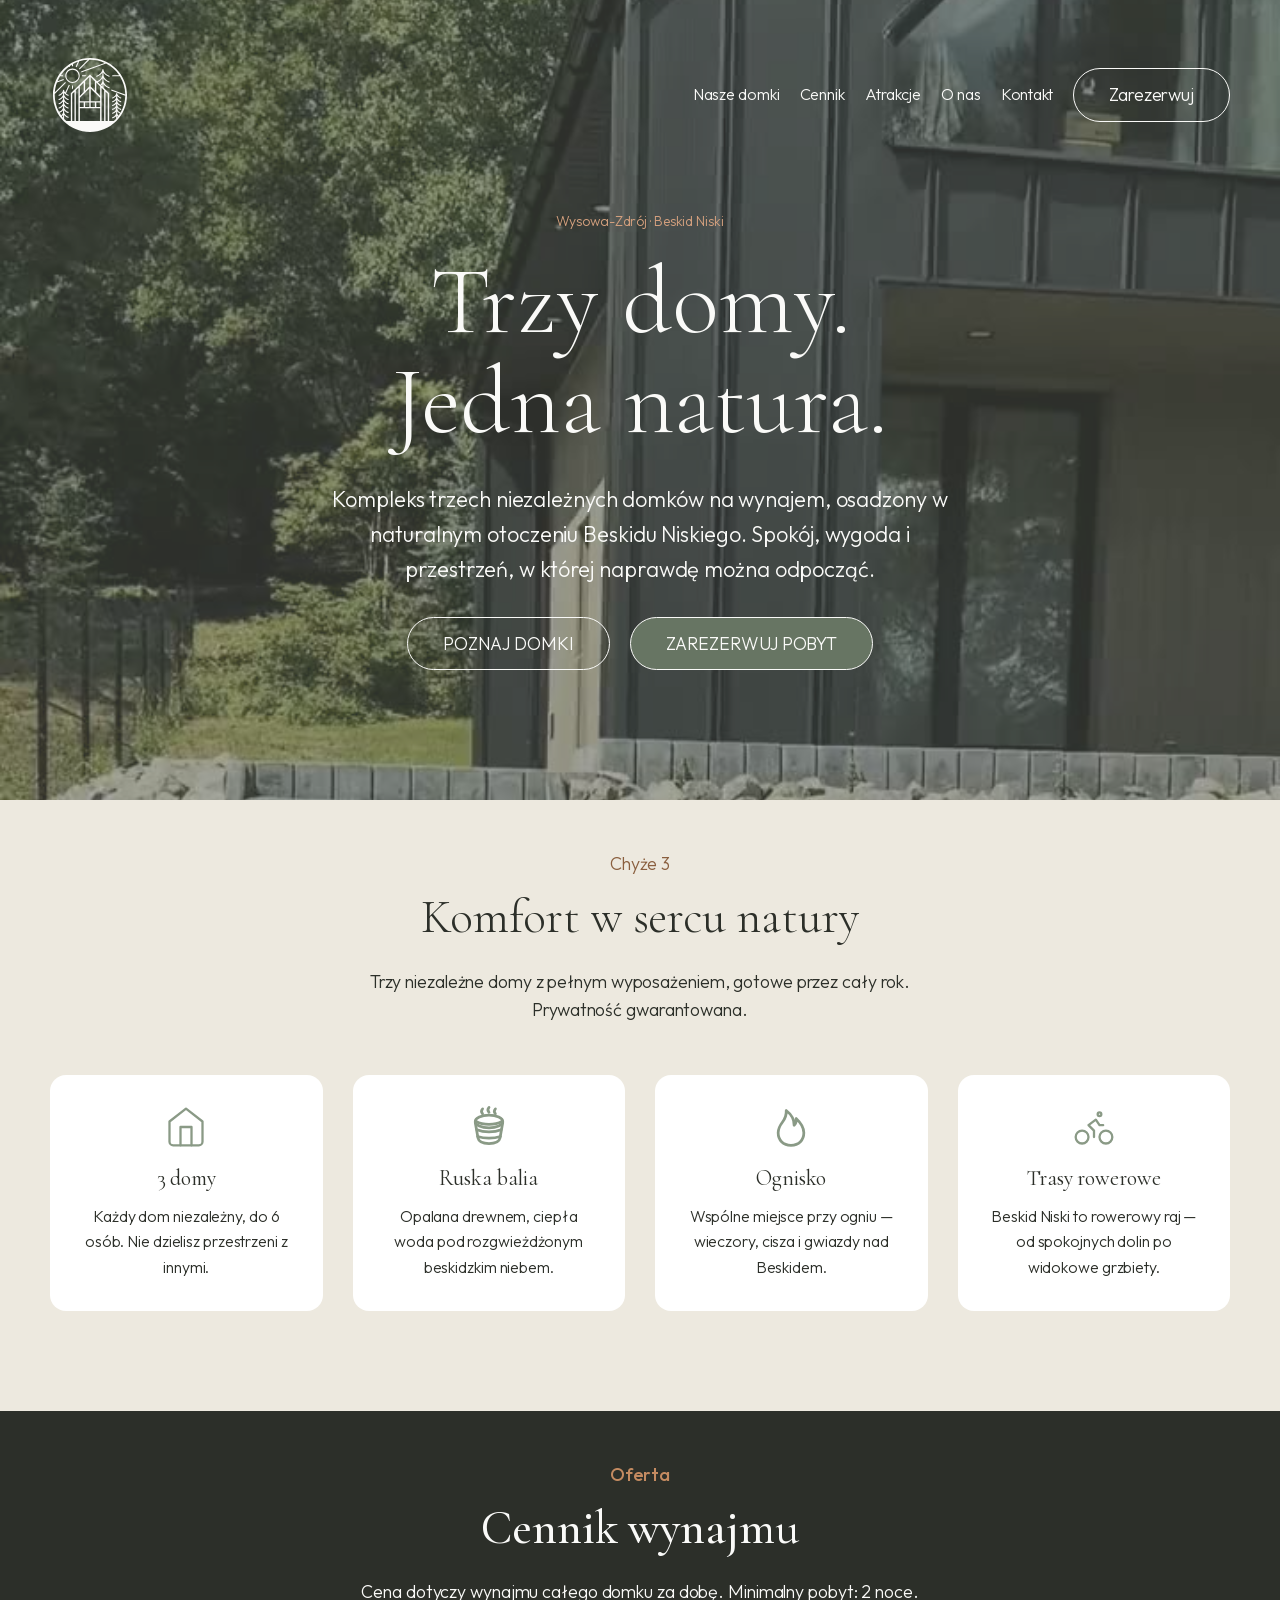
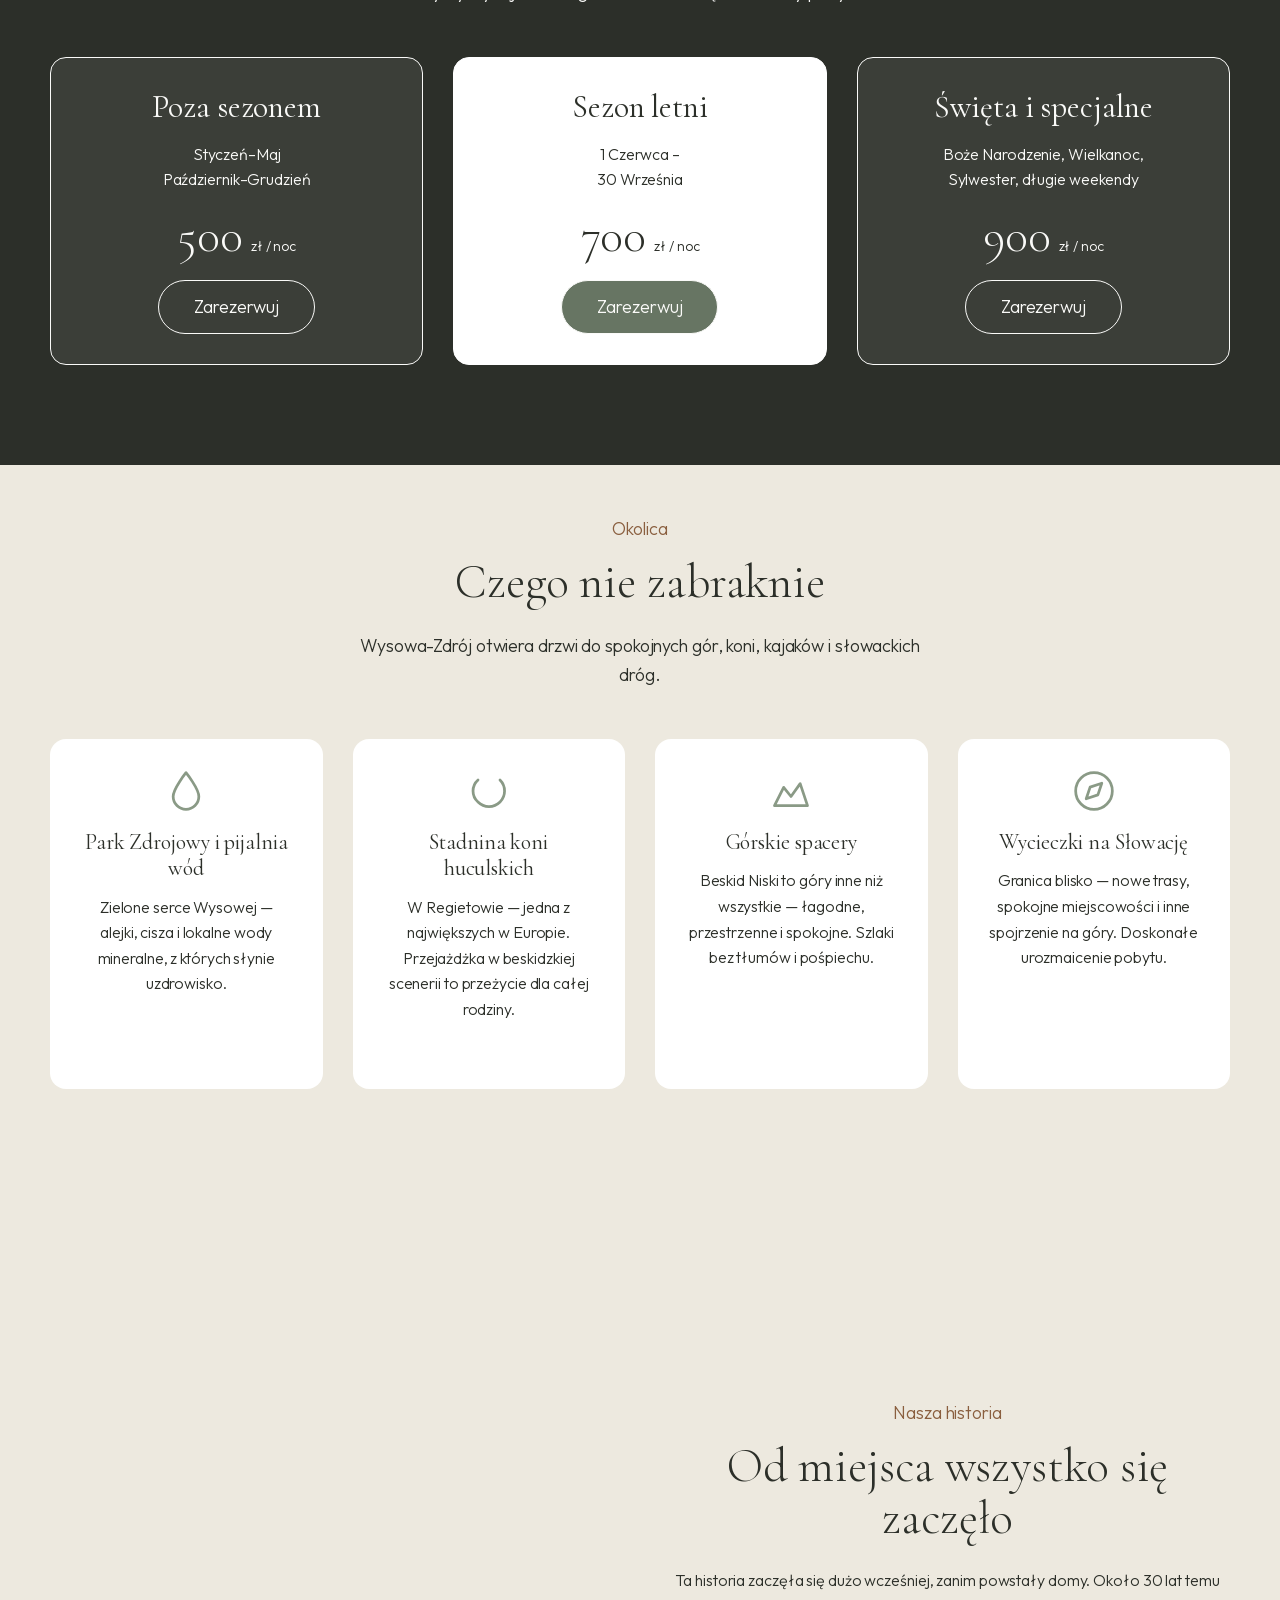
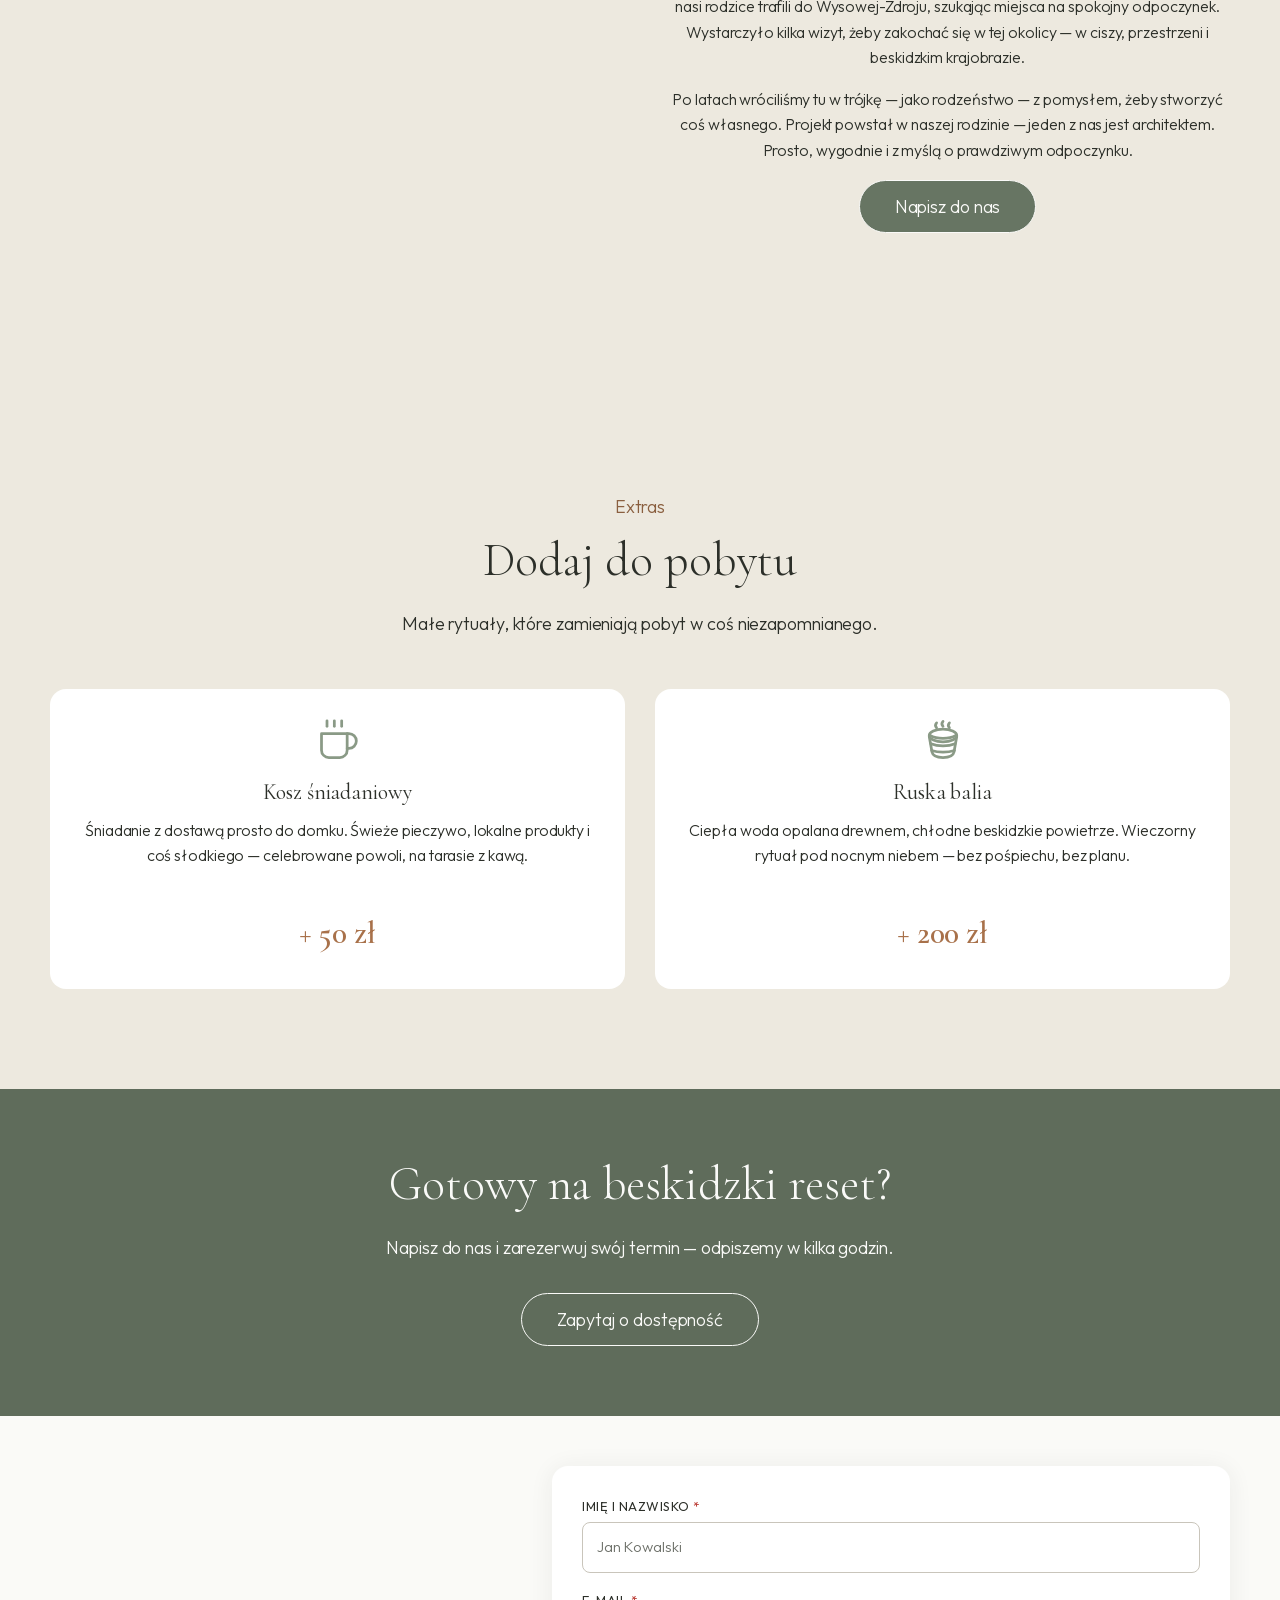
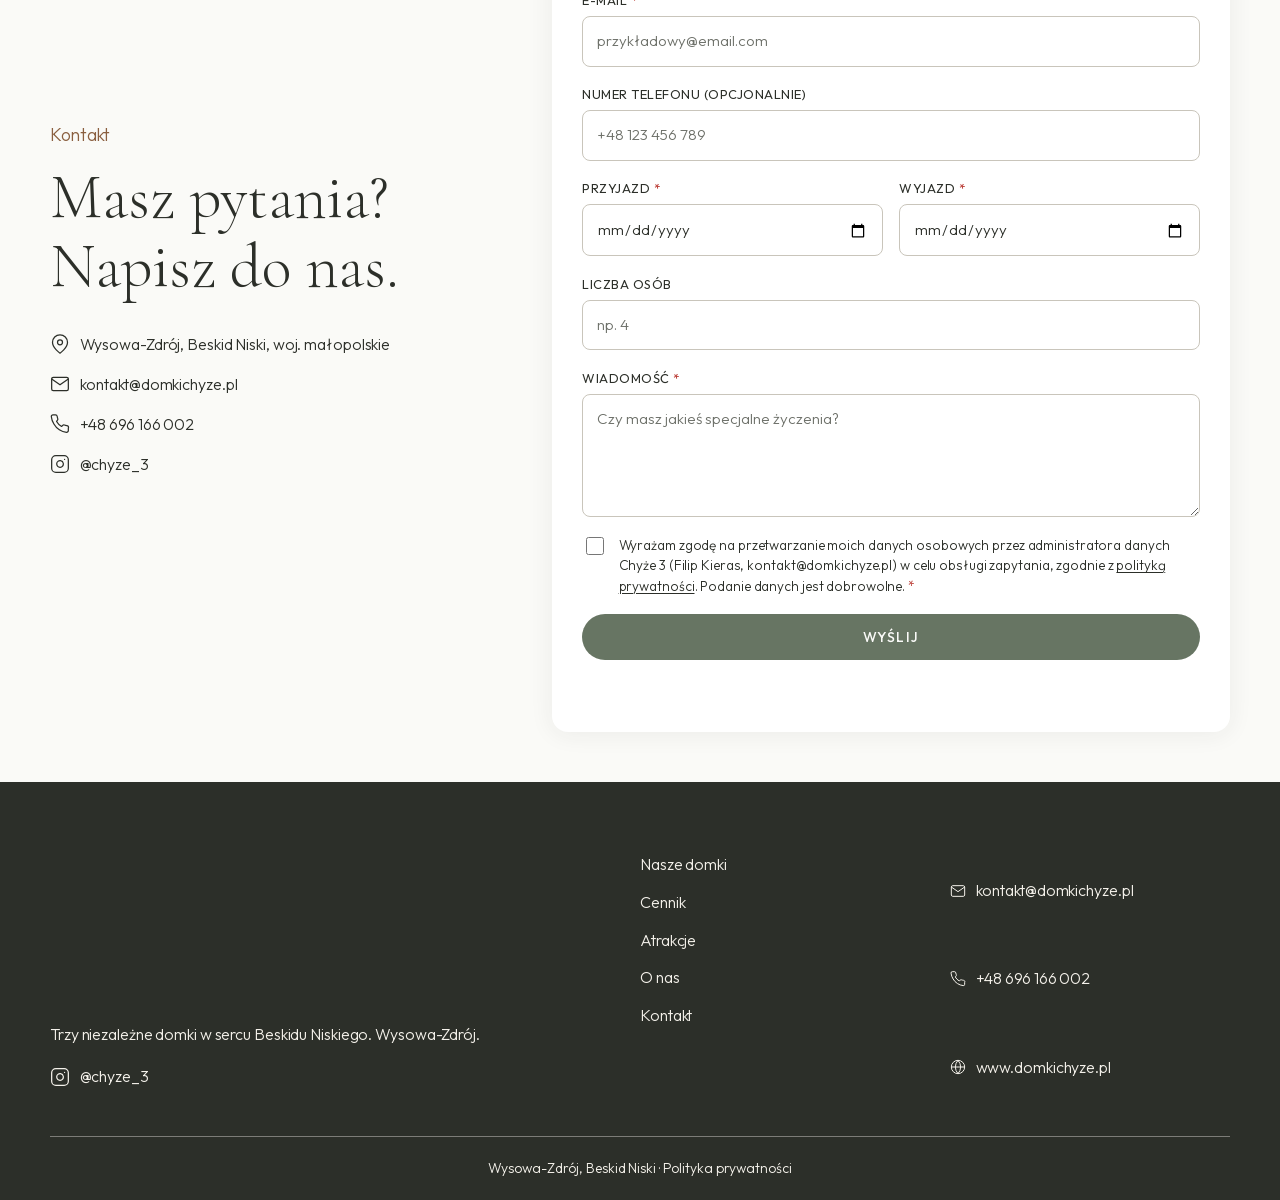
==== src/atrakcje/index.html @ 8ffb9e73 "Redirect old WordPress URLs to homepage sections /cennik/, /atrakcje/, /nasze-domki/, /o-nas/, /kont" ====
<!DOCTYPE html>
<html lang="pl">
<head>
  <meta charset="utf-8">
  <meta name="viewport" content="width=device-width, initial-scale=1">
  <!-- Stary adres z WordPressa (/atrakcje/). GitHub Pages nie robi 301, a natychmiastowe odświeżenie Google traktuje jak przekierowanie stałe. -->
  <meta http-equiv="refresh" content="0; url=../#atrakcje">
  <title>Atrakcje | Domki Chyże 3</title>
  <meta name="description" content="Ta strona została przeniesiona. Atrakcje: Domki Chyże 3 w Wysowej-Zdroju.">
  <meta name="robots" content="noindex">
  <meta name="color-scheme" content="light">
  <link rel="icon" href="../favicon.svg" type="image/svg+xml">
  <link rel="stylesheet" href="../css/styles.css">
</head>
<body>
  <main id="main" class="page page-center">
    <h1>Atrakcje</h1>
    <p>Ta strona została przeniesiona. <a href="../#atrakcje">Przejdź do sekcji „Atrakcje”</a>.</p>
  </main>
</body>
</html>
---- src/css/styles.css ----
/* Domki Chyże 3 — odwzorowanie motywu z domkichyze.pl (WordPress „chyze3”, Twenty Twenty-Five child). */

@font-face { font-family:"Cormorant Garamond"; font-style:normal; font-weight:300 600; font-display:swap; src:url(../fonts/cormorant-latin-ext.woff2) format("woff2"); unicode-range:U+0100-02BA, U+02BD-02C5, U+02C7-02CC, U+02CE-02D7, U+02DD-02FF, U+0304, U+0308, U+0329, U+1D00-1DBF, U+1E00-1E9F, U+1EF2-1EFF, U+2020, U+20A0-20AB, U+20AD-20C4, U+2113, U+2C60-2C7F, U+A720-A7FF; }
@font-face { font-family:"Cormorant Garamond"; font-style:normal; font-weight:300 600; font-display:swap; src:url(../fonts/cormorant-latin.woff2) format("woff2"); unicode-range:U+0000-00FF, U+0131, U+0152-0153, U+02BB-02BC, U+02C6, U+02DA, U+02DC, U+0304, U+0308, U+0329, U+2000-206F, U+20AC, U+2122, U+2191, U+2193, U+2212, U+2215, U+FEFF, U+FFFD; }
@font-face { font-family:"Outfit"; font-style:normal; font-weight:300 600; font-display:swap; src:url(../fonts/outfit-latin-ext.woff2) format("woff2"); unicode-range:U+0100-02BA, U+02BD-02C5, U+02C7-02CC, U+02CE-02D7, U+02DD-02FF, U+0304, U+0308, U+0329, U+1D00-1DBF, U+1E00-1E9F, U+1EF2-1EFF, U+2020, U+20A0-20AB, U+20AD-20C4, U+2113, U+2C60-2C7F, U+A720-A7FF; }
@font-face { font-family:"Outfit"; font-style:normal; font-weight:300 600; font-display:swap; src:url(../fonts/outfit-latin.woff2) format("woff2"); unicode-range:U+0000-00FF, U+0131, U+0152-0153, U+02BB-02BC, U+02C6, U+02DA, U+02DC, U+0304, U+0308, U+0329, U+2000-206F, U+20AC, U+2122, U+2191, U+2193, U+2212, U+2215, U+FEFF, U+FFFD; }

:root {
  /* Paleta z theme.json oryginału */
  --white: #FAFAF8;
  --beige-100: #FAFAF7;
  --beige: #F4F1EA;
  --beige-200: #EDE9DF;
  --dark: #2C2F29;
  --dark-500: #5A5E56;
  --sage: #8A9A86;
  --sage-dark: #6B7A67;
  --terracotta: #C48B61;
  --terracotta-light: #D4A07E;
  /* Odcienie przyciemnione tylko tam, gdzie tekst musi mieć kontrast WCAG AA */
  --sage-btn: #677563;        /* biały tekst 4.9:1 (oryginał #8A9A86: 2.9:1) */
  --sage-band: #5F6C5B;       /* tło pasa CTA, biały tekst 5.6:1 */
  --terracotta-text: #8A5F3F; /* nadtytuły na jasnym tle, 4.6:1 na beige-200 */
  --terracotta-large: #A8714A;/* duże ceny dodatków, 3.6:1 na białym */

  --font-body: "Outfit", "Lato", system-ui, -apple-system, sans-serif;
  --font-heading: "Cormorant Garamond", "Playfair Display", Georgia, serif;

  --fs-small: .875rem;
  --fs-medium: clamp(1rem, 1rem + ((1vw - .2rem) * .196), 1.125rem);
  --fs-large: clamp(1.125rem, 1.125rem + ((1vw - .2rem) * .392), 1.375rem);
  --fs-xl: clamp(1.75rem, 1.75rem + ((1vw - .2rem) * .392), 2rem);
  --fs-xxl: clamp(2.15rem, 2.15rem + ((1vw - .2rem) * 1.333), 3rem);

  --sp-20: 10px;
  --sp-30: 20px;
  --sp-40: 30px;
  --sp-50: clamp(30px, 5vw, 50px);
  --sp-60: clamp(30px, 7vw, 70px);

  --radius: 16px;
  --content: 645px;
  --wide: 1340px;
  --nav-h: 120px;
  color-scheme: light;
}

* , *::before, *::after { box-sizing: border-box; }
html { scroll-behavior: smooth; scroll-padding-top: 100px; -webkit-text-size-adjust: 100%; }
@media (prefers-reduced-motion: reduce) {
  html { scroll-behavior: auto; }
  *, *::before, *::after { transition: none !important; animation: none !important; }
}
body {
  margin: 0;
  font-family: var(--font-body);
  font-size: 16px;
  font-weight: 300;
  line-height: 1.6;
  letter-spacing: -.1px;
  color: var(--dark);
  background: var(--white);
  -webkit-font-smoothing: antialiased;
}
img, svg, video { max-width: 100%; height: auto; }
a { color: inherit; text-decoration: underline; text-underline-offset: .15em; text-decoration-thickness: 1px; }
h1, h2, h3 { font-family: var(--font-heading); font-weight: 300; line-height: 1.1; letter-spacing: -.1px; margin: 0 0 .5em; }
h3 { font-weight: 400; font-size: var(--fs-large); line-height: 1.2; }
h2 strong, h3 strong { font-weight: 500; }
p { margin: 0 0 1em; }
ul { margin: 0; padding: 0; list-style: none; }
figure { margin: 0; }

.sr-only { position:absolute; width:1px; height:1px; padding:0; margin:-1px; overflow:hidden; clip:rect(0 0 0 0); white-space:nowrap; border:0; }
.skip-link { position:absolute; left:.5rem; top:-4rem; background:var(--dark); color:var(--white); padding:.5rem 1rem; border-radius:8px; z-index:3000; }
.skip-link:focus { top:.5rem; }
:focus-visible { outline: 2px solid var(--terracotta); outline-offset: 3px; }

/* ── Przyciski (pigułki, jak w motywie) ───────────────── */
.btn {
  display: inline-block;
  padding: 15px 35px;
  border: 1px solid currentColor;
  border-radius: 9999px;
  font: inherit;
  font-size: var(--fs-medium);
  font-weight: 300;
  line-height: 1.2;
  text-decoration: none;
  text-align: center;
  cursor: pointer;
  background: transparent;
  color: var(--dark);
  transition: background-color .25s, color .25s, border-color .25s;
}
.btn-outline:hover { background: var(--dark); color: var(--white); border-color: var(--dark); }
.btn-light { color: var(--white); border-color: var(--white); }
.btn-light:hover { background: var(--white); color: var(--dark); border-color: var(--white); }
.btn-sage { background: var(--sage-btn); color: var(--white); border-color: var(--white); }
.btn-sage:hover { background: var(--sage-dark); }
.btn-block { display: block; width: 100%; }
.btn-row { display: flex; flex-wrap: wrap; justify-content: center; gap: .75em; }

/* ── Nagłówek ─────────────────────────────────────────── */
.site-header {
  position: fixed; top: 0; left: 0; right: 0;
  z-index: 1000;
  color: var(--white);
  transition: background-color .3s, box-shadow .3s, color .3s;
}
.site-header.is-scrolled, .site-header.is-solid {
  background: rgba(250, 250, 248, .97);
  -webkit-backdrop-filter: blur(12px);
  backdrop-filter: blur(12px);
  box-shadow: 0 1px 3px rgba(44, 47, 41, .08);
  color: var(--dark);
}
.nav-inner {
  max-width: var(--wide);
  margin: 0 auto;
  padding: var(--sp-30) var(--sp-50);
  display: flex; align-items: center; gap: var(--sp-30);
}
.brand { display: inline-flex; align-items: center; gap: .75rem; color: inherit; text-decoration: none; margin-right: auto; }
.logo-mark { width: 80px; height: 80px; display: block; }
.brand-name { font-family: var(--font-heading); font-size: var(--fs-xl); font-weight: 400; }
.menu { display: flex; align-items: center; }
.menu-list { display: flex; flex-wrap: wrap; gap: .5em 1.25em; }
.menu-list a { text-decoration: none; color: inherit; font-weight: 300; }
.menu-list a:hover { text-decoration: underline; }
.menu-title, .menu-cta { display: none; }
.site-header .nav-cta { color: inherit; border-color: currentColor; position: relative; z-index: 1002; }
.site-header .nav-cta:hover { background: var(--white); color: var(--dark); border-color: var(--white); }
.site-header.is-scrolled .nav-cta:hover, .site-header.is-solid .nav-cta:hover { background: var(--dark); color: var(--white); border-color: var(--dark); }

.nav-toggle {
  display: none;
  position: relative; z-index: 1002;
  width: 44px; height: 44px; padding: 10px;
  background: none; border: 0; color: inherit; cursor: pointer;
  flex-direction: column; justify-content: center; gap: 6px;
}
.nav-toggle-bar { display: block; width: 24px; height: 1.5px; background: currentColor; transition: transform .25s; }
.nav-toggle[aria-expanded="true"] .nav-toggle-bar:first-child { transform: translateY(3.75px) rotate(45deg); }
.nav-toggle[aria-expanded="true"] .nav-toggle-bar:last-child { transform: translateY(-3.75px) rotate(-45deg); }

/* Mobile: menu jako pełnoekranowa nakładka sage-dark (tylko z JS; bez JS linki zostają widoczne) */
@media (max-width: 699px) {
  .logo-mark { width: 64px; height: 64px; }
  .nav-inner { padding-inline: var(--sp-30); gap: .5rem; }
  .btn.nav-cta { padding: 12px 24px; }
  .js .nav-toggle { display: inline-flex; }
  .js .menu {
    position: fixed; inset: 0; z-index: 1001;
    flex-direction: column; justify-content: center; gap: var(--sp-50);
    padding: var(--sp-40);
    background: var(--sage-dark); color: var(--white);
    opacity: 0; visibility: hidden; transition: opacity .25s, visibility .25s;
    overflow-y: auto;
  }
  .js .menu.is-open { opacity: 1; visibility: visible; }
  .js .menu-title { display: block; font-family: var(--font-heading); font-size: var(--fs-xl); margin: 0; text-align: center; }
  .js .menu-list { flex-direction: column; align-items: center; gap: 1rem; font-size: var(--fs-large); text-transform: uppercase; }
  .js .menu-cta { display: inline-block; color: var(--white); border-color: var(--white); }
  .js .menu.is-open ~ .nav-cta { visibility: hidden; }
  .js .site-header.menu-open { color: var(--white); background: transparent; box-shadow: none; backdrop-filter: none; }
  html:not(.js) .site-header:not(.is-solid) .nav-inner { flex-wrap: wrap; }
  .brand-name { font-size: 1.3rem; }
  .brand img { width: 44px; height: 44px; border-radius: 10px; }
  html:not(.js) .menu { order: 3; width: 100%; }
}

/* ── Hero z wideo ─────────────────────────────────────── */
.hero {
  position: relative;
  min-height: 800px;
  display: flex; align-items: center; justify-content: center;
  padding: calc(var(--nav-h) + var(--sp-40)) var(--sp-30) var(--sp-60);
  overflow: hidden;
  background: var(--dark-500) url(../img/hero-poster.jpg) 51% 6% / cover no-repeat;
  color: var(--white);
  text-align: center;
}
.hero-video { position: absolute; inset: 0; width: 100%; height: 100%; object-fit: cover; object-position: 51% 6%; }
.hero-dim { position: absolute; inset: 0; background: var(--dark-500); opacity: .5; }
.hero-content { position: relative; max-width: var(--content); }
.hero-eyebrow { color: var(--terracotta-light); font-size: var(--fs-small); margin-bottom: var(--sp-30); }
.hero h1 { font-size: clamp(3.116rem, 3.116rem + ((1vw - .2rem) * 4.838), 6.2rem); line-height: 1.04; margin-bottom: var(--sp-40); }
.hero-lead { font-size: var(--fs-large); margin-bottom: var(--sp-40); }
.hero .btn-row { gap: var(--sp-30); }

/* ── Sekcje ───────────────────────────────────────────── */
.section { padding: var(--sp-50) 0; text-align: center; }
.section > .eyebrow, .section > h2, .section > .section-lead, .section > .btn-row { max-width: var(--content); margin-inline: auto; padding-inline: var(--sp-30); }
.section > h2 { font-size: var(--fs-xxl); }
.section-lead { font-size: var(--fs-medium); }
.eyebrow { color: var(--terracotta-text); font-size: var(--fs-medium); margin-bottom: .75em; }
.eyebrow strong { font-weight: 500; }
.bg-beige { background: var(--beige-200); }
.bg-light { background: var(--beige-100); }
.bg-dark { background: var(--dark); color: var(--white); }
.bg-dark .eyebrow { color: var(--terracotta); }
.bg-sage { background: var(--sage-band); color: var(--white); }

/* Karty */
.cards {
  display: grid; gap: var(--sp-40);
  max-width: var(--wide);
  margin: var(--sp-50) auto;
  padding-inline: var(--sp-50);
}
.card {
  background: #fff;
  border-radius: var(--radius);
  padding: var(--sp-40);
  display: flex; flex-direction: column; align-items: center;
}
.card-icon { width: 44px; height: 44px; color: var(--sage); margin-bottom: 16px; flex: none; }
.card h3 { margin-bottom: .6em; }
.card p { margin-bottom: 0; }
@media (min-width: 782px) {
  .cards-2 { grid-template-columns: repeat(2, 1fr); }
  .cards-3 { grid-template-columns: repeat(3, 1fr); }
  .cards-4 { grid-template-columns: repeat(4, 1fr); }
  .cards-tall .card { min-height: 350px; }
  .cards-extras .card { min-height: 300px; }
}
.extra-price { margin-top: auto !important; padding-top: 1rem; font-family: var(--font-heading); font-size: var(--fs-xl); color: var(--terracotta-large); }
.extra-price strong { font-weight: 600; }

/* Cennik */
.price-card {
  border: 1px solid var(--white);
  border-radius: var(--radius);
  background: rgba(250, 250, 248, .07);
  padding: var(--sp-40);
  color: var(--white);
}
.price-card h3 { font-size: var(--fs-xl); }
.price-card--featured { background: #fff; border-color: #fff; color: var(--dark); }
.price { display: flex; justify-content: center; align-items: baseline; gap: .5em; margin: var(--sp-30) 0; }
.price-num { font-family: var(--font-heading); font-size: var(--fs-xxl); line-height: 1; }
.price-unit { font-size: var(--fs-small); }

/* O nas: zdjęcie + tekst */
.split {
  display: grid; gap: var(--sp-50); align-items: center;
  max-width: var(--wide); margin: 0 auto;
  padding-inline: var(--sp-50);
}
.split-media img { display: block; width: 100%; border-radius: var(--radius); }
.split-text h2 { font-size: var(--fs-xxl); }
@media (min-width: 782px) {
  .split { grid-template-columns: 1fr 1fr; }
}

/* Pas CTA */
.cta-band { padding-block: var(--sp-60); }
.cta-band .btn-row { margin-top: var(--sp-40); }

/* Kontakt + formularz */
.contact {
  display: grid; gap: var(--sp-50);
  padding-inline: var(--sp-50);
  text-align: left;
}
.contact > * { min-width: 0; }
.contact h2 { font-size: clamp(2.2rem, 2.2rem + ((1vw - .2rem) * 2.824), 4rem); line-height: 1.1; }
.contact-list { display: grid; gap: .9rem; margin-top: var(--sp-40); }
.contact-list li, .icon-line { display: flex; align-items: center; gap: .6rem; }
.contact-list svg, .icon-line svg { flex: none; }
.contact-list a { text-decoration: none; }
.contact-list a:hover { text-decoration: underline; }
@media (min-width: 782px) {
  .contact { grid-template-columns: 2fr 3fr; align-items: center; max-width: var(--wide); margin-inline: auto; }
}

.form-card {
  background: #fff;
  border-radius: var(--radius);
  box-shadow: 0 2px 24px rgba(44, 47, 41, .07);
  padding: var(--sp-40);
  display: grid; gap: 1.1rem;
}
.field { display: grid; gap: .35rem; }
.field-row { display: grid; grid-template-columns: 1fr 1fr; gap: 1rem; }
.field label { font-size: .8rem; font-weight: 400; text-transform: uppercase; letter-spacing: .04em; }
.req { color: #B3261E; }
input, textarea {
  width: 100%;
  padding: .75rem .9rem;
  font: inherit; font-size: .95rem; font-weight: 300;
  color: var(--dark);
  background: #fff;
  border: 1px solid #C9C5BB;
  border-radius: 8px;
}
textarea { resize: vertical; min-height: 7rem; }
input::placeholder, textarea::placeholder { color: #6E716A; }
input:focus-visible, textarea:focus-visible { outline: 2px solid var(--sage-btn); outline-offset: 1px; border-color: var(--sage-btn); }
.consent { display: flex; gap: .75rem; align-items: flex-start; font-size: .85rem; line-height: 1.5; }
.consent input { width: 1.1rem; height: 1.1rem; margin-top: .15rem; flex: none; accent-color: var(--sage-btn); }
.form-card .btn-block { text-transform: uppercase; letter-spacing: .08em; font-weight: 500; font-size: var(--fs-small); border: 0; }
.hp { position:absolute; left:-9999px; width:1px; height:1px; overflow:hidden; }
#form-status { margin: 0; min-height: 1.6em; font-size: .95rem; }
.form-note { margin:0; font-size:.9rem; color: var(--dark-500); }

/* ── Stopka ───────────────────────────────────────────── */
.site-footer {
  background: var(--dark);
  color: var(--beige);
  padding: var(--sp-60) var(--sp-50) var(--sp-50);
}
.site-footer a { color: inherit; text-decoration: none; }
.site-footer a:hover { text-decoration: underline; }
.footer-grid { max-width: var(--wide); margin: 0 auto; display: grid; gap: var(--sp-40); }
.footer-logo img { display: block; width: 150px; height: 150px; margin-bottom: var(--sp-30); }
.footer-nav ul, .footer-contact { display: grid; gap: .75rem; }
@media (min-width: 782px) {
  .footer-grid { grid-template-columns: 2fr 1fr 1fr; }
}
.site-footer hr { max-width: var(--wide); margin: var(--sp-40) auto var(--sp-30); border: 0; border-top: 1px solid var(--beige); opacity: .4; }
.footer-bottom { text-align: center; margin: 0; font-size: var(--fs-small); }

/* ── Podstrony (polityka, blog, 404) ──────────────────── */
.page { max-width: 44rem; margin: 0 auto; padding: calc(var(--nav-h) + var(--sp-40)) var(--sp-30) var(--sp-60); }
.page h1 { font-size: var(--fs-xxl); }
.page h2 { font-size: var(--fs-xl); margin-top: 1.5em; }
.page a { color: var(--sage-btn); }
.page-center { text-align: center; }
.page-center .btn-row { margin-top: var(--sp-40); }

/* Blog i artykuły (używane przez skill blog-post) */
.breadcrumb { font-size:.9rem; color:var(--dark-500); }
.breadcrumb ol { list-style:none; padding:0; margin:0; display:flex; flex-wrap:wrap; gap:.4rem; }
.breadcrumb li + li::before { content:"/"; margin-right:.4rem; }
.post-meta { color:var(--dark-500); font-size:.95rem; }
.post-list { list-style:none; padding:0; }
.post-list li { margin-bottom:1.25rem; }
.cta-box { background:var(--beige-200); border-radius:var(--radius); padding:1.5rem; margin-top:3rem; }
.brand img { display: block; width: 56px; height: 56px; border-radius: 12px; }
.page-list { list-style: disc; padding-left: 1.25rem; margin-bottom: 1em; }
.page-list li { margin-bottom: .5em; }
.form-card > *, .field, .field-row > * { min-width: 0; }
.field-row { grid-template-columns: minmax(0, 1fr) minmax(0, 1fr); }
input[type="date"] { min-width: 0; -webkit-appearance: none; appearance: none; min-height: 2.9rem; }
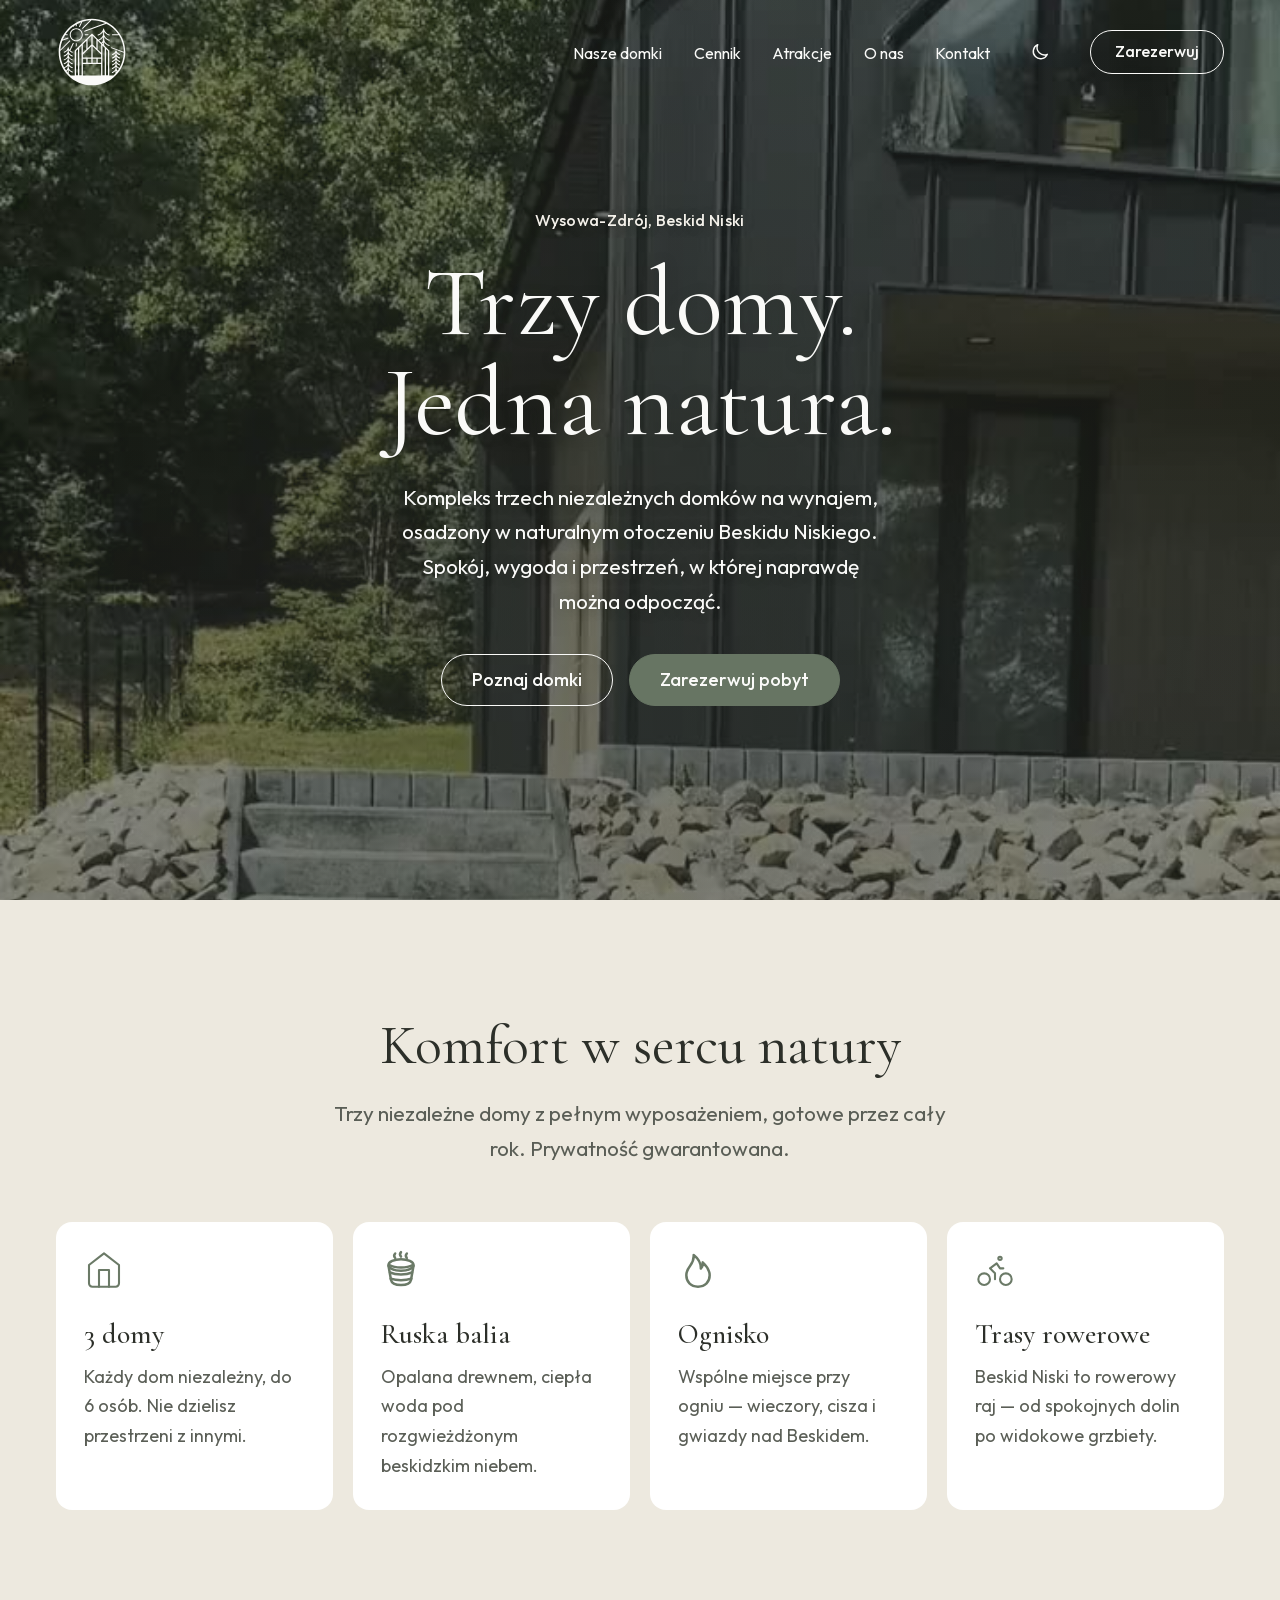
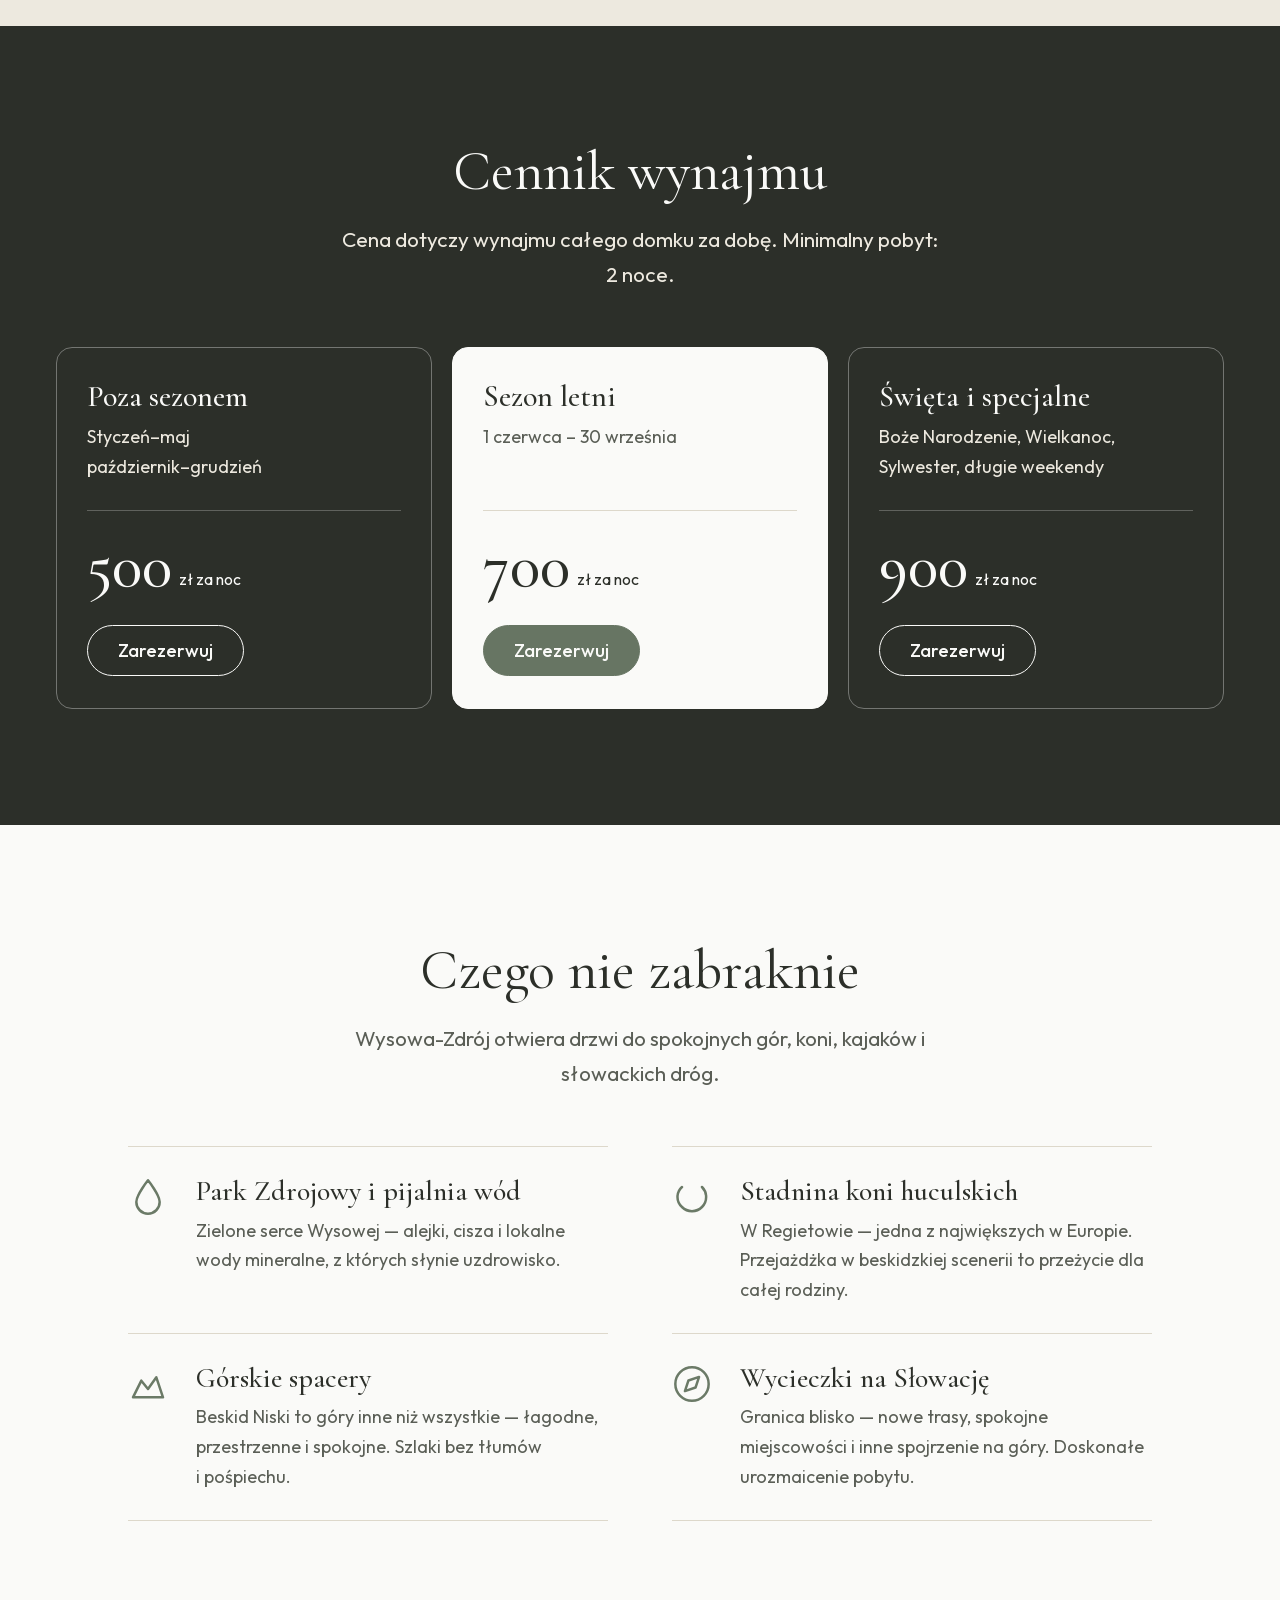
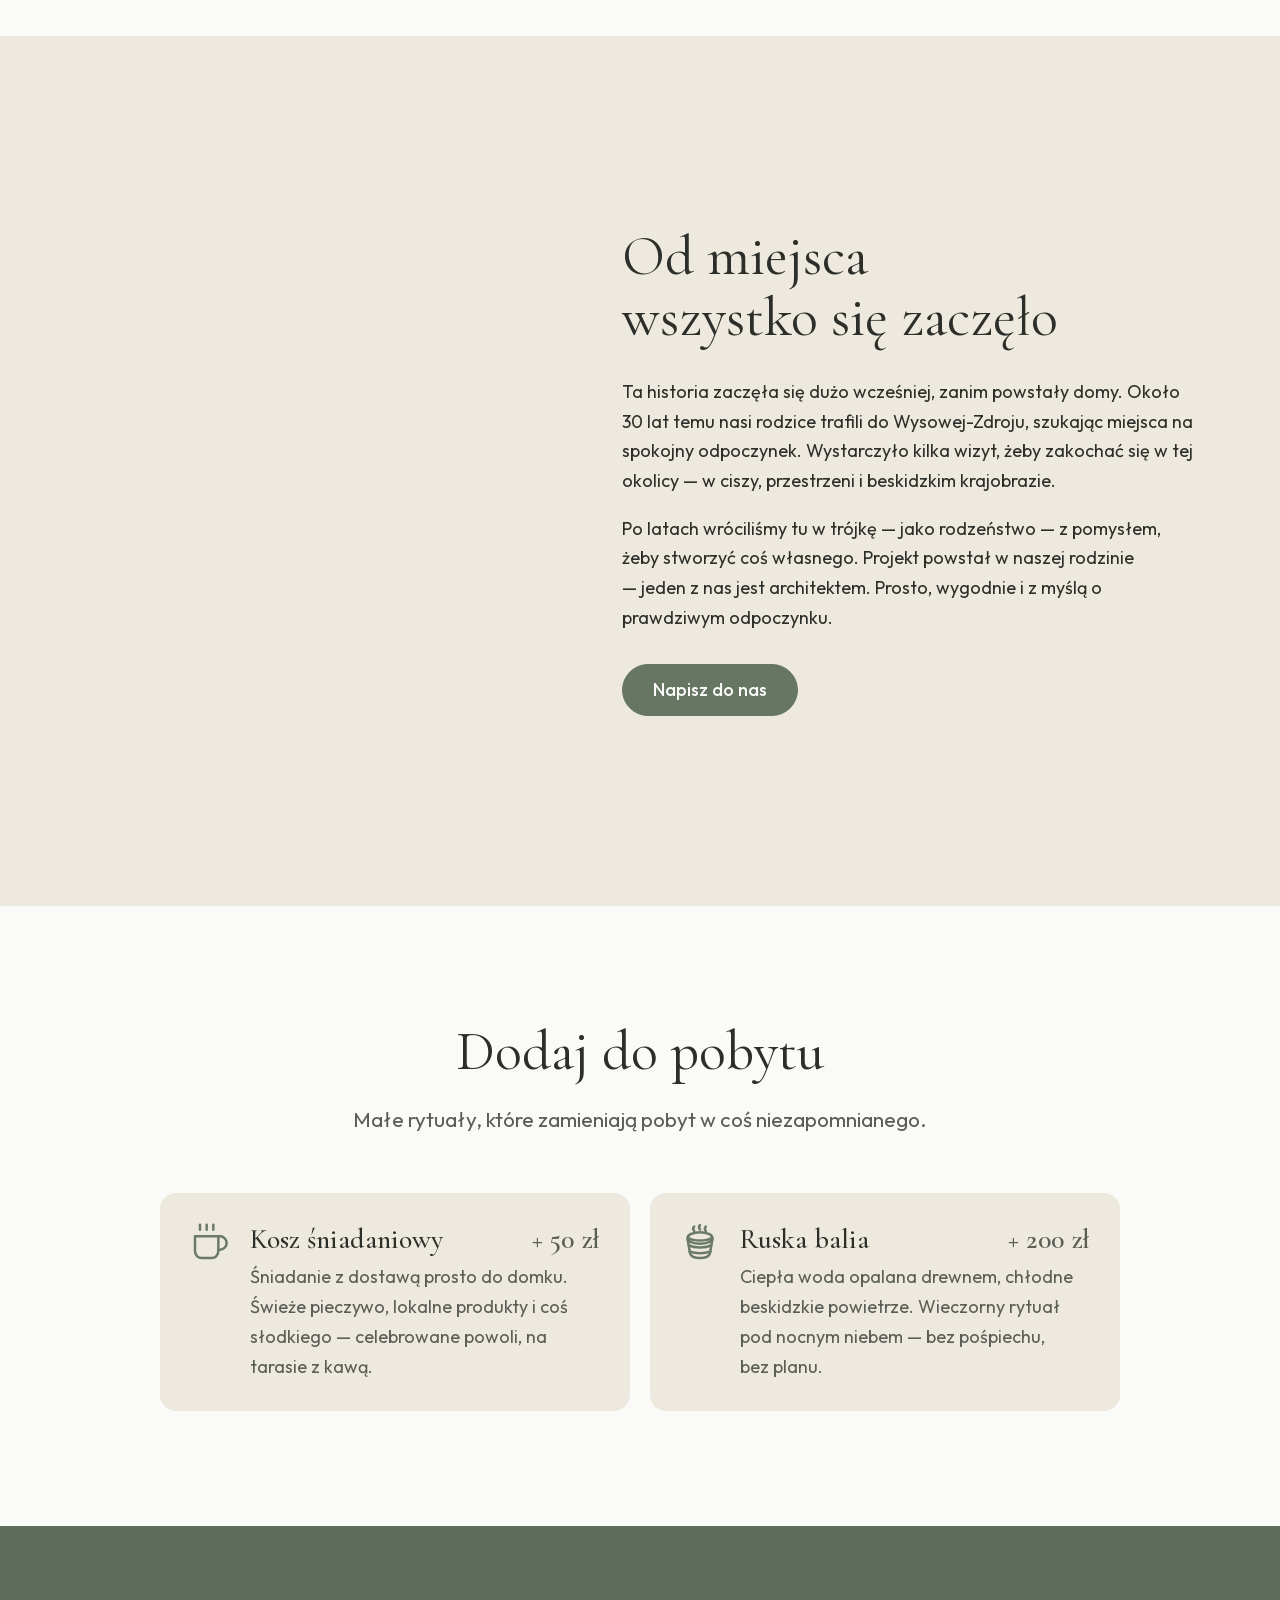
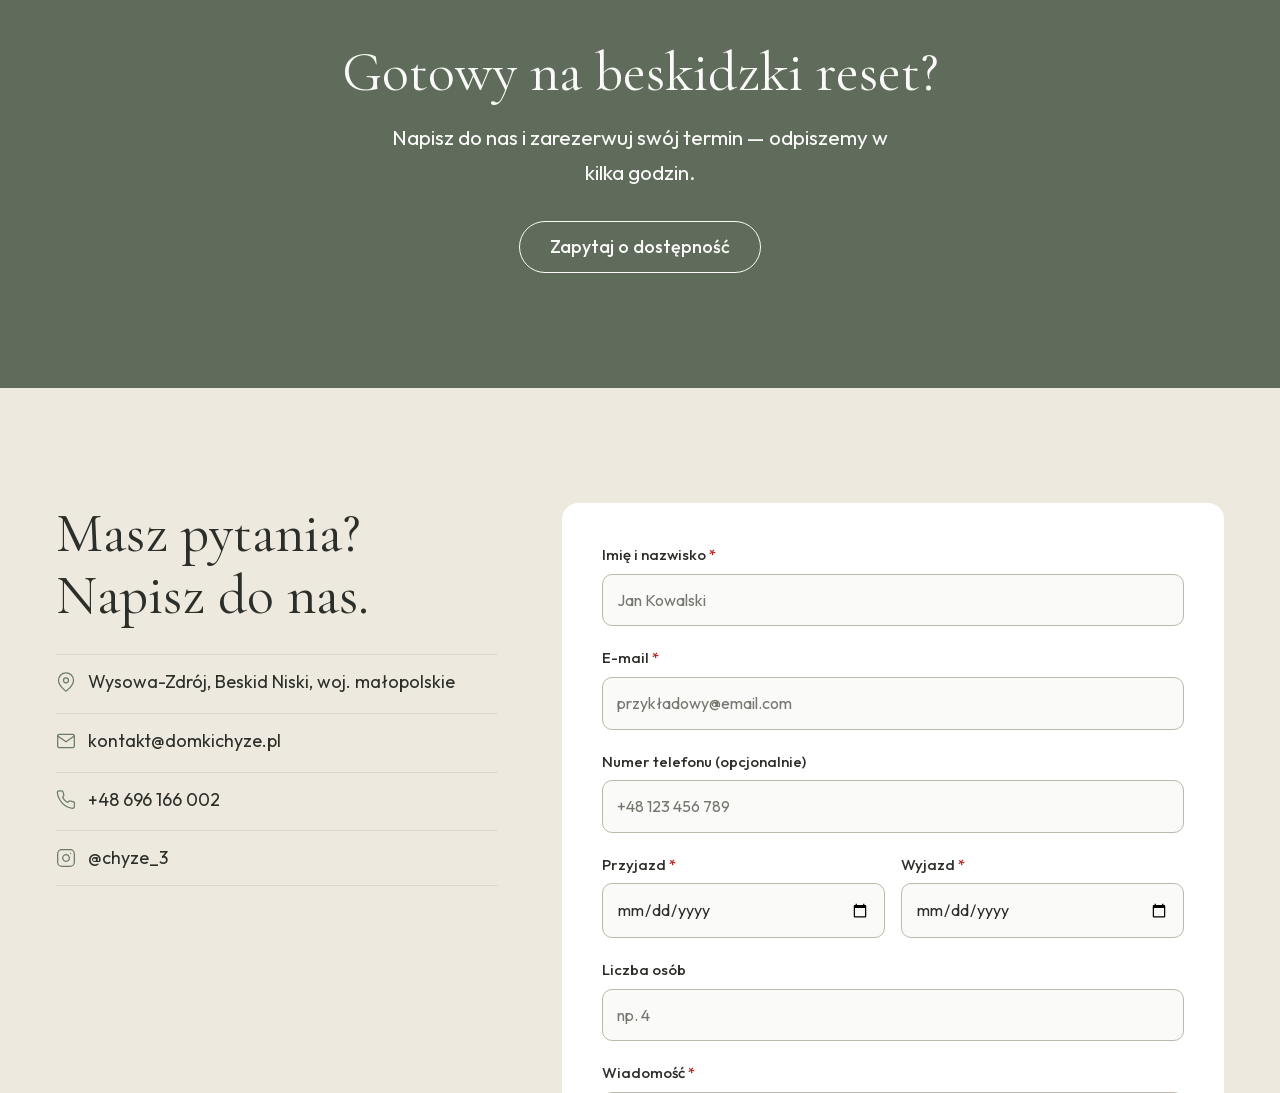
==== commit 9ab9e3c4: "Add light/dark theme switch Follows the system setting by default; the header toggle overrides it an" ====
--- a/src/atrakcje/index.html
+++ b/src/atrakcje/index.html
@@ -8,7 +8,7 @@
   <title>Atrakcje | Domki Chyże 3</title>
   <meta name="description" content="Ta strona została przeniesiona. Atrakcje: Domki Chyże 3 w Wysowej-Zdroju.">
   <meta name="robots" content="noindex">
-  <meta name="color-scheme" content="light">
+  <meta name="color-scheme" content="light dark">
   <link rel="icon" href="../favicon.svg" type="image/svg+xml">
   <link rel="stylesheet" href="../css/styles.css">
 </head>
--- a/src/css/styles.css
+++ b/src/css/styles.css
@@ -1,9 +1,10 @@
-/* Domki Chyże 3 — odwzorowanie motywu z domkichyze.pl (WordPress „chyze3”, Twenty Twenty-Five child). */
+/* Domki Chyże 3 — kolory i kroje z domkichyze.pl (WordPress „chyze3”); układ przebudowany pod czytelność. */
 
 @font-face { font-family:"Cormorant Garamond"; font-style:normal; font-weight:300 600; font-display:swap; src:url(../fonts/cormorant-latin-ext.woff2) format("woff2"); unicode-range:U+0100-02BA, U+02BD-02C5, U+02C7-02CC, U+02CE-02D7, U+02DD-02FF, U+0304, U+0308, U+0329, U+1D00-1DBF, U+1E00-1E9F, U+1EF2-1EFF, U+2020, U+20A0-20AB, U+20AD-20C4, U+2113, U+2C60-2C7F, U+A720-A7FF; }
 @font-face { font-family:"Cormorant Garamond"; font-style:normal; font-weight:300 600; font-display:swap; src:url(../fonts/cormorant-latin.woff2) format("woff2"); unicode-range:U+0000-00FF, U+0131, U+0152-0153, U+02BB-02BC, U+02C6, U+02DA, U+02DC, U+0304, U+0308, U+0329, U+2000-206F, U+20AC, U+2122, U+2191, U+2193, U+2212, U+2215, U+FEFF, U+FFFD; }
 @font-face { font-family:"Outfit"; font-style:normal; font-weight:300 600; font-display:swap; src:url(../fonts/outfit-latin-ext.woff2) format("woff2"); unicode-range:U+0100-02BA, U+02BD-02C5, U+02C7-02CC, U+02CE-02D7, U+02DD-02FF, U+0304, U+0308, U+0329, U+1D00-1DBF, U+1E00-1E9F, U+1EF2-1EFF, U+2020, U+20A0-20AB, U+20AD-20C4, U+2113, U+2C60-2C7F, U+A720-A7FF; }
 @font-face { font-family:"Outfit"; font-style:normal; font-weight:300 600; font-display:swap; src:url(../fonts/outfit-latin.woff2) format("woff2"); unicode-range:U+0000-00FF, U+0131, U+0152-0153, U+02BB-02BC, U+02C6, U+02DA, U+02DC, U+0304, U+0308, U+0329, U+2000-206F, U+20AC, U+2122, U+2191, U+2193, U+2212, U+2215, U+FEFF, U+FFFD; }
+
 
 :root {
   /* Paleta z theme.json oryginału */
@@ -11,6 +12,7 @@
   --beige-100: #FAFAF7;
   --beige: #F4F1EA;
   --beige-200: #EDE9DF;
+  --line: #DDD8CB;
   --dark: #2C2F29;
   --dark-500: #5A5E56;
   --sage: #8A9A86;
@@ -18,35 +20,87 @@
   --terracotta: #C48B61;
   --terracotta-light: #D4A07E;
   /* Odcienie przyciemnione tylko tam, gdzie tekst musi mieć kontrast WCAG AA */
-  --sage-btn: #677563;        /* biały tekst 4.9:1 (oryginał #8A9A86: 2.9:1) */
+  --sage-btn: #677563;        /* biały tekst 4.9:1 */
   --sage-band: #5F6C5B;       /* tło pasa CTA, biały tekst 5.6:1 */
-  --terracotta-text: #8A5F3F; /* nadtytuły na jasnym tle, 4.6:1 na beige-200 */
-  --terracotta-large: #A8714A;/* duże ceny dodatków, 3.6:1 na białym */
+  --terracotta-text: #8A5F3F; /* tekst terakota na jasnym tle, 4.6:1 */
 
   --font-body: "Outfit", "Lato", system-ui, -apple-system, sans-serif;
   --font-heading: "Cormorant Garamond", "Playfair Display", Georgia, serif;
 
-  --fs-small: .875rem;
-  --fs-medium: clamp(1rem, 1rem + ((1vw - .2rem) * .196), 1.125rem);
-  --fs-large: clamp(1.125rem, 1.125rem + ((1vw - .2rem) * .392), 1.375rem);
-  --fs-xl: clamp(1.75rem, 1.75rem + ((1vw - .2rem) * .392), 2rem);
-  --fs-xxl: clamp(2.15rem, 2.15rem + ((1vw - .2rem) * 1.333), 3rem);
-
-  --sp-20: 10px;
-  --sp-30: 20px;
-  --sp-40: 30px;
-  --sp-50: clamp(30px, 5vw, 50px);
-  --sp-60: clamp(30px, 7vw, 70px);
+  /* Skala typograficzna: tekst 17→18px, nagłówki w proporcji ~1.25 */
+  --fs-small: .9375rem;
+  --fs-body: clamp(1.0625rem, 1rem + .2vw, 1.125rem);
+  --fs-lead: clamp(1.125rem, 1.05rem + .35vw, 1.3125rem);
+  --fs-h3: clamp(1.5rem, 1.38rem + .5vw, 1.75rem);
+  --fs-h2: clamp(2.375rem, 1.9rem + 2vw, 3.5rem);
+  --fs-price: clamp(3rem, 2.6rem + 1.6vw, 4rem);
+
+  --gutter: clamp(20px, 5vw, 56px);
+  --section: clamp(64px, 9vw, 120px);
 
   --radius: 16px;
-  --content: 645px;
-  --wide: 1340px;
-  --nav-h: 120px;
+  --measure: 36rem;   /* ~65 znaków */
+  --wide: 1240px;
+  --nav-h: 104px;
+
+  /* Kolory zależne od motywu (jasny domyślnie, ciemny niżej) */
+  --bg: var(--white);
+  --text: var(--dark);
+  --muted: var(--dark-500);
+  --surface: #fff;
+  --surface-alt: var(--beige-200);
+  --rule: var(--line);
+  --header-bg: rgba(250, 250, 248, .97);
+  --band-dark: var(--dark);
+  --icon: var(--sage-dark);
+  --accent-text: var(--terracotta-text);
+  --link: var(--sage-btn);
+  --input-border: #BDB8AC;
+  --placeholder: #75786F;
+  --danger: #B3261E;
   color-scheme: light;
 }
 
-* , *::before, *::after { box-sizing: border-box; }
-html { scroll-behavior: smooth; scroll-padding-top: 100px; -webkit-text-size-adjust: 100%; }
+/* Ciemny motyw: z ustawień systemu (o ile ktoś nie wybrał jasnego) albo z przełącznika */
+@media (prefers-color-scheme: dark) {
+  :root:not([data-theme="light"]) {
+    --bg: #1B1D19;
+    --text: #ECE8DE;
+    --muted: #B8B4A9;
+    --surface: #252822;
+    --surface-alt: #2A2D27;
+    --rule: #3B3F37;
+    --header-bg: rgba(27, 29, 25, .95);
+    --band-dark: #121411;
+    --icon: #A5B5A1;
+    --accent-text: #D9A985;
+    --link: #A9BAA5;
+    --input-border: #5A5E55;
+    --placeholder: #92958B;
+    --danger: #F2B8B5;
+    color-scheme: dark;
+  }
+}
+:root[data-theme="dark"] {
+  --bg: #1B1D19;
+  --text: #ECE8DE;
+  --muted: #B8B4A9;
+  --surface: #252822;
+  --surface-alt: #2A2D27;
+  --rule: #3B3F37;
+  --header-bg: rgba(27, 29, 25, .95);
+  --band-dark: #121411;
+  --icon: #A5B5A1;
+  --accent-text: #D9A985;
+  --link: #A9BAA5;
+  --input-border: #5A5E55;
+  --placeholder: #92958B;
+  --danger: #F2B8B5;
+  color-scheme: dark;
+}
+
+*, *::before, *::after { box-sizing: border-box; }
+html { scroll-behavior: smooth; scroll-padding-top: 88px; -webkit-text-size-adjust: 100%; }
 @media (prefers-reduced-motion: reduce) {
   html { scroll-behavior: auto; }
   *, *::before, *::after { transition: none !important; animation: none !important; }
@@ -54,52 +108,51 @@
 body {
   margin: 0;
   font-family: var(--font-body);
-  font-size: 16px;
-  font-weight: 300;
-  line-height: 1.6;
-  letter-spacing: -.1px;
-  color: var(--dark);
-  background: var(--white);
+  font-size: var(--fs-body);
+  font-weight: 400;
+  line-height: 1.65;
+  color: var(--text);
+  background: var(--bg);
   -webkit-font-smoothing: antialiased;
 }
 img, svg, video { max-width: 100%; height: auto; }
-a { color: inherit; text-decoration: underline; text-underline-offset: .15em; text-decoration-thickness: 1px; }
-h1, h2, h3 { font-family: var(--font-heading); font-weight: 300; line-height: 1.1; letter-spacing: -.1px; margin: 0 0 .5em; }
-h3 { font-weight: 400; font-size: var(--fs-large); line-height: 1.2; }
-h2 strong, h3 strong { font-weight: 500; }
-p { margin: 0 0 1em; }
+a { color: inherit; text-decoration: underline; text-underline-offset: .2em; text-decoration-thickness: 1px; }
+h1, h2, h3 { font-family: var(--font-heading); font-weight: 400; line-height: 1.1; margin: 0 0 .5em; text-wrap: balance; }
+h2 { font-size: var(--fs-h2); }
+h3 { font-size: var(--fs-h3); font-weight: 500; line-height: 1.15; }
+p { margin: 0 0 1em; text-wrap: pretty; }
 ul { margin: 0; padding: 0; list-style: none; }
 figure { margin: 0; }
 
 .sr-only { position:absolute; width:1px; height:1px; padding:0; margin:-1px; overflow:hidden; clip:rect(0 0 0 0); white-space:nowrap; border:0; }
-.skip-link { position:absolute; left:.5rem; top:-4rem; background:var(--dark); color:var(--white); padding:.5rem 1rem; border-radius:8px; z-index:3000; }
+.skip-link { position:absolute; left:.5rem; top:-4rem; background:var(--text); color:var(--bg); padding:.5rem 1rem; border-radius:8px; z-index:3000; }
 .skip-link:focus { top:.5rem; }
 :focus-visible { outline: 2px solid var(--terracotta); outline-offset: 3px; }
 
 /* ── Przyciski (pigułki, jak w motywie) ───────────────── */
 .btn {
   display: inline-block;
-  padding: 15px 35px;
+  padding: 14px 30px;
   border: 1px solid currentColor;
   border-radius: 9999px;
   font: inherit;
-  font-size: var(--fs-medium);
-  font-weight: 300;
+  font-size: var(--fs-body);
+  font-weight: 500;
   line-height: 1.2;
   text-decoration: none;
   text-align: center;
   cursor: pointer;
   background: transparent;
-  color: var(--dark);
-  transition: background-color .25s, color .25s, border-color .25s;
-}
-.btn-outline:hover { background: var(--dark); color: var(--white); border-color: var(--dark); }
+  color: var(--text);
+  transition: background-color .2s, color .2s, border-color .2s;
+}
+.btn-outline:hover { background: var(--text); color: var(--bg); border-color: var(--text); }
 .btn-light { color: var(--white); border-color: var(--white); }
 .btn-light:hover { background: var(--white); color: var(--dark); border-color: var(--white); }
-.btn-sage { background: var(--sage-btn); color: var(--white); border-color: var(--white); }
-.btn-sage:hover { background: var(--sage-dark); }
+.btn-sage { background: var(--sage-btn); color: var(--white); border-color: var(--sage-btn); }
+.btn-sage:hover { background: var(--sage-dark); border-color: var(--sage-dark); }
 .btn-block { display: block; width: 100%; }
-.btn-row { display: flex; flex-wrap: wrap; justify-content: center; gap: .75em; }
+.btn-row { display: flex; flex-wrap: wrap; justify-content: center; gap: 12px 16px; }
 
 /* ── Nagłówek ─────────────────────────────────────────── */
 .site-header {
@@ -109,29 +162,32 @@
   transition: background-color .3s, box-shadow .3s, color .3s;
 }
 .site-header.is-scrolled, .site-header.is-solid {
-  background: rgba(250, 250, 248, .97);
+  background: var(--header-bg);
   -webkit-backdrop-filter: blur(12px);
   backdrop-filter: blur(12px);
-  box-shadow: 0 1px 3px rgba(44, 47, 41, .08);
-  color: var(--dark);
+  box-shadow: 0 1px 0 var(--rule);
+  color: var(--text);
 }
 .nav-inner {
-  max-width: var(--wide);
+  max-width: calc(var(--wide) + 2 * var(--gutter));
   margin: 0 auto;
-  padding: var(--sp-30) var(--sp-50);
-  display: flex; align-items: center; gap: var(--sp-30);
+  padding: 16px var(--gutter);
+  display: flex; align-items: center; gap: 28px;
 }
 .brand { display: inline-flex; align-items: center; gap: .75rem; color: inherit; text-decoration: none; margin-right: auto; }
-.logo-mark { width: 80px; height: 80px; display: block; }
-.brand-name { font-family: var(--font-heading); font-size: var(--fs-xl); font-weight: 400; }
+.logo-mark { width: 72px; height: 72px; display: block; transition: width .3s, height .3s; }
+.site-header.is-scrolled .logo-mark { width: 56px; height: 56px; }
+.brand-name { font-family: var(--font-heading); font-size: 1.75rem; font-weight: 500; }
+.brand img { display: block; width: 56px; height: 56px; border-radius: 12px; }
 .menu { display: flex; align-items: center; }
-.menu-list { display: flex; flex-wrap: wrap; gap: .5em 1.25em; }
-.menu-list a { text-decoration: none; color: inherit; font-weight: 300; }
+.menu-list { display: flex; flex-wrap: wrap; gap: .5em 1.75em; }
+.menu-list a { text-decoration: none; color: inherit; font-size: 1rem; font-weight: 400; padding-block: .35em; }
 .menu-list a:hover { text-decoration: underline; }
 .menu-title, .menu-cta { display: none; }
-.site-header .nav-cta { color: inherit; border-color: currentColor; position: relative; z-index: 1002; }
+.site-header .nav-cta { color: inherit; border-color: currentColor; font-size: 1rem; padding: 11px 24px; position: relative; z-index: 1002; }
 .site-header .nav-cta:hover { background: var(--white); color: var(--dark); border-color: var(--white); }
-.site-header.is-scrolled .nav-cta:hover, .site-header.is-solid .nav-cta:hover { background: var(--dark); color: var(--white); border-color: var(--dark); }
+.site-header.is-scrolled .nav-cta, .site-header.is-solid .nav-cta { background: var(--sage-btn); border-color: var(--sage-btn); color: var(--white); }
+.site-header.is-scrolled .nav-cta:hover, .site-header.is-solid .nav-cta:hover { background: var(--sage-dark); border-color: var(--sage-dark); color: var(--white); }
 
 .nav-toggle {
   display: none;
@@ -144,203 +200,244 @@
 .nav-toggle[aria-expanded="true"] .nav-toggle-bar:first-child { transform: translateY(3.75px) rotate(45deg); }
 .nav-toggle[aria-expanded="true"] .nav-toggle-bar:last-child { transform: translateY(-3.75px) rotate(-45deg); }
 
-/* Mobile: menu jako pełnoekranowa nakładka sage-dark (tylko z JS; bez JS linki zostają widoczne) */
-@media (max-width: 699px) {
-  .logo-mark { width: 64px; height: 64px; }
-  .nav-inner { padding-inline: var(--sp-30); gap: .5rem; }
-  .btn.nav-cta { padding: 12px 24px; }
+/* Przełącznik motywu (widoczny tylko z JS) */
+.theme-toggle {
+  display: inline-flex; align-items: center; justify-content: center;
+  width: 44px; height: 44px; padding: 0; flex: none;
+  background: none; border: 1px solid transparent; border-radius: 50%;
+  color: inherit; cursor: pointer;
+  transition: border-color .2s;
+}
+.theme-toggle[hidden] { display: none; }
+.theme-toggle:hover { border-color: currentColor; }
+.theme-toggle svg { width: 22px; height: 22px; }
+.theme-toggle .icon-sun, .theme-toggle[aria-pressed="true"] .icon-moon { display: none; }
+.theme-toggle[aria-pressed="true"] .icon-sun { display: block; }
+
+/* Mobile i tablet: menu jako pełnoekranowa nakładka sage-dark (tylko z JS; bez JS linki zostają widoczne) */
+@media (max-width: 899px) {
+  .logo-mark, .site-header.is-scrolled .logo-mark { width: 52px; height: 52px; }
+  .nav-inner { padding-block: 12px; gap: .5rem; }
+  .site-header .nav-cta { padding: 10px 20px; }
   .js .nav-toggle { display: inline-flex; }
   .js .menu {
     position: fixed; inset: 0; z-index: 1001;
-    flex-direction: column; justify-content: center; gap: var(--sp-50);
-    padding: var(--sp-40);
+    flex-direction: column; justify-content: center; gap: 40px;
+    padding: 30px;
     background: var(--sage-dark); color: var(--white);
     opacity: 0; visibility: hidden; transition: opacity .25s, visibility .25s;
     overflow-y: auto;
   }
   .js .menu.is-open { opacity: 1; visibility: visible; }
-  .js .menu-title { display: block; font-family: var(--font-heading); font-size: var(--fs-xl); margin: 0; text-align: center; }
-  .js .menu-list { flex-direction: column; align-items: center; gap: 1rem; font-size: var(--fs-large); text-transform: uppercase; }
+  .js .menu-title { display: block; font-family: var(--font-heading); font-size: 2rem; margin: 0; text-align: center; }
+  .js .menu-list { flex-direction: column; align-items: center; gap: .75rem; }
+  .js .menu-list a { font-size: 1.375rem; }
   .js .menu-cta { display: inline-block; color: var(--white); border-color: var(--white); }
   .js .menu.is-open ~ .nav-cta { visibility: hidden; }
   .js .site-header.menu-open { color: var(--white); background: transparent; box-shadow: none; backdrop-filter: none; }
   html:not(.js) .site-header:not(.is-solid) .nav-inner { flex-wrap: wrap; }
-  .brand-name { font-size: 1.3rem; }
+  html:not(.js) .menu { order: 3; width: 100%; }
+  .brand-name { font-size: 1.375rem; }
   .brand img { width: 44px; height: 44px; border-radius: 10px; }
-  html:not(.js) .menu { order: 3; width: 100%; }
 }
 
 /* ── Hero z wideo ─────────────────────────────────────── */
 .hero {
   position: relative;
-  min-height: 800px;
+  min-height: min(100svh, 920px);
   display: flex; align-items: center; justify-content: center;
-  padding: calc(var(--nav-h) + var(--sp-40)) var(--sp-30) var(--sp-60);
+  padding: calc(var(--nav-h) + 24px) var(--gutter) var(--section);
   overflow: hidden;
   background: var(--dark-500) url(../img/hero-poster.jpg) 51% 6% / cover no-repeat;
   color: var(--white);
   text-align: center;
 }
+@media (min-width: 700px) { .hero { min-height: max(680px, min(100svh, 920px)); } }
 .hero-video { position: absolute; inset: 0; width: 100%; height: 100%; object-fit: cover; object-position: 51% 6%; }
-.hero-dim { position: absolute; inset: 0; background: var(--dark-500); opacity: .5; }
-.hero-content { position: relative; max-width: var(--content); }
-.hero-eyebrow { color: var(--terracotta-light); font-size: var(--fs-small); margin-bottom: var(--sp-30); }
-.hero h1 { font-size: clamp(3.116rem, 3.116rem + ((1vw - .2rem) * 4.838), 6.2rem); line-height: 1.04; margin-bottom: var(--sp-40); }
-.hero-lead { font-size: var(--fs-large); margin-bottom: var(--sp-40); }
-.hero .btn-row { gap: var(--sp-30); }
+/* Przyciemnienie mocniejsze pod tekstem niż przy krawędziach, żeby jasny tekst czytał się na każdym kadrze */
+.hero-dim {
+  position: absolute; inset: 0;
+  background:
+    radial-gradient(ellipse 70% 55% at 50% 52%, rgba(44, 47, 41, .55), rgba(44, 47, 41, 0) 100%),
+    linear-gradient(rgba(44, 47, 41, .45), rgba(44, 47, 41, .3) 40%, rgba(44, 47, 41, .55));
+}
+.hero-content { position: relative; max-width: 44rem; text-shadow: 0 1px 12px rgba(44, 47, 41, .35); }
+.hero-eyebrow { color: var(--beige); font-size: 1rem; font-weight: 500; letter-spacing: .02em; margin-bottom: 20px; }
+.hero h1 { font-size: clamp(3.25rem, 2.2rem + 5vw, 6.5rem); font-weight: 400; line-height: 1; margin-bottom: 28px; }
+.hero-lead { font-size: var(--fs-lead); max-width: 34rem; margin: 0 auto 36px; }
+.hero .btn { text-shadow: none; }
 
 /* ── Sekcje ───────────────────────────────────────────── */
-.section { padding: var(--sp-50) 0; text-align: center; }
-.section > .eyebrow, .section > h2, .section > .section-lead, .section > .btn-row { max-width: var(--content); margin-inline: auto; padding-inline: var(--sp-30); }
-.section > h2 { font-size: var(--fs-xxl); }
-.section-lead { font-size: var(--fs-medium); }
-.eyebrow { color: var(--terracotta-text); font-size: var(--fs-medium); margin-bottom: .75em; }
-.eyebrow strong { font-weight: 500; }
-.bg-beige { background: var(--beige-200); }
-.bg-light { background: var(--beige-100); }
-.bg-dark { background: var(--dark); color: var(--white); }
-.bg-dark .eyebrow { color: var(--terracotta); }
+.section { padding: var(--section) var(--gutter); }
+.section-head { max-width: 40rem; margin: 0 auto clamp(36px, 5vw, 56px); text-align: center; }
+.section-head h2 { margin-bottom: .35em; }
+.section-head p { font-size: var(--fs-lead); color: var(--muted); margin: 0; }
+.bg-beige { background: var(--surface-alt); }
+.bg-light { background: var(--bg); }
+.bg-dark { background: var(--band-dark); color: var(--white); }
+.bg-dark .section-head p { color: var(--beige-200); }
 .bg-sage { background: var(--sage-band); color: var(--white); }
-
-/* Karty */
-.cards {
-  display: grid; gap: var(--sp-40);
-  max-width: var(--wide);
-  margin: var(--sp-50) auto;
-  padding-inline: var(--sp-50);
-}
-.card {
-  background: #fff;
+.wrap { max-width: var(--wide); margin-inline: auto; }
+
+/* Ikony */
+.card-icon { width: 40px; height: 40px; color: var(--icon); flex: none; }
+
+/* Udogodnienia: krótkie karty */
+.features { display: grid; gap: 16px; max-width: var(--wide); margin-inline: auto; }
+.feature {
+  background: var(--surface);
   border-radius: var(--radius);
-  padding: var(--sp-40);
-  display: flex; flex-direction: column; align-items: center;
-}
-.card-icon { width: 44px; height: 44px; color: var(--sage); margin-bottom: 16px; flex: none; }
-.card h3 { margin-bottom: .6em; }
-.card p { margin-bottom: 0; }
-@media (min-width: 782px) {
-  .cards-2 { grid-template-columns: repeat(2, 1fr); }
-  .cards-3 { grid-template-columns: repeat(3, 1fr); }
-  .cards-4 { grid-template-columns: repeat(4, 1fr); }
-  .cards-tall .card { min-height: 350px; }
-  .cards-extras .card { min-height: 300px; }
-}
-.extra-price { margin-top: auto !important; padding-top: 1rem; font-family: var(--font-heading); font-size: var(--fs-xl); color: var(--terracotta-large); }
-.extra-price strong { font-weight: 600; }
+  padding: 28px 28px 30px;
+}
+.feature .card-icon { margin-bottom: 20px; }
+.feature h3 { margin-bottom: .4em; }
+.feature p { margin: 0; color: var(--muted); }
+@media (min-width: 600px) { .features { grid-template-columns: repeat(2, 1fr); gap: 20px; } }
+@media (min-width: 1024px) { .features { grid-template-columns: repeat(4, 1fr); } }
 
 /* Cennik */
+.prices { display: grid; gap: 20px; max-width: var(--wide); margin-inline: auto; }
 .price-card {
-  border: 1px solid var(--white);
+  display: flex; flex-direction: column;
+  border: 1px solid rgba(250, 250, 248, .35);
   border-radius: var(--radius);
-  background: rgba(250, 250, 248, .07);
-  padding: var(--sp-40);
+  padding: 32px 30px;
   color: var(--white);
 }
-.price-card h3 { font-size: var(--fs-xl); }
-.price-card--featured { background: #fff; border-color: #fff; color: var(--dark); }
-.price { display: flex; justify-content: center; align-items: baseline; gap: .5em; margin: var(--sp-30) 0; }
-.price-num { font-family: var(--font-heading); font-size: var(--fs-xxl); line-height: 1; }
-.price-unit { font-size: var(--fs-small); }
+.price-card h3 { font-size: 1.875rem; margin-bottom: .25em; }
+.price-dates { color: var(--beige-200); margin-bottom: 0; }
+.price-card--featured { background: var(--white); border-color: var(--white); color: var(--dark); }
+.price-card--featured .price-dates { color: var(--dark-500); }
+.price { display: flex; align-items: baseline; gap: .4em; margin: 28px 0 28px; padding-top: 24px; border-top: 1px solid rgba(250, 250, 248, .25); }
+.price-card--featured .price { border-top-color: var(--line); }
+.price-num { font-family: var(--font-heading); font-size: var(--fs-price); font-weight: 500; line-height: 1; }
+.price-unit { font-size: 1rem; }
+.price-card .btn { margin-top: auto; align-self: flex-start; }
+.prices-note { max-width: var(--wide); margin: 28px auto 0; text-align: center; color: var(--beige-200); }
+@media (min-width: 900px) { .prices { grid-template-columns: repeat(3, 1fr); } .price-dates { min-height: 3.3em; } }
+
+/* Okolica: lista z ikoną z boku, dłuższe linie zamiast wąskich kolumn */
+.places { display: grid; gap: 0 64px; max-width: 64rem; margin-inline: auto; }
+.place { display: grid; grid-template-columns: 48px 1fr; gap: 0 20px; padding: 28px 0; border-top: 1px solid var(--rule); }
+.place .card-icon { width: 40px; height: 40px; margin-top: 2px; }
+.place h3 { margin-bottom: .3em; }
+.place p { margin: 0; color: var(--muted); }
+@media (min-width: 800px) {
+  .places { grid-template-columns: 1fr 1fr; }
+  .place:nth-last-child(-n+2) { border-bottom: 1px solid var(--rule); }
+}
+@media (max-width: 799px) { .place:last-child { border-bottom: 1px solid var(--rule); } }
 
 /* O nas: zdjęcie + tekst */
 .split {
-  display: grid; gap: var(--sp-50); align-items: center;
-  max-width: var(--wide); margin: 0 auto;
-  padding-inline: var(--sp-50);
-}
-.split-media img { display: block; width: 100%; border-radius: var(--radius); }
-.split-text h2 { font-size: var(--fs-xxl); }
-@media (min-width: 782px) {
-  .split { grid-template-columns: 1fr 1fr; }
-}
+  display: grid; gap: clamp(32px, 5vw, 72px); align-items: center;
+  max-width: var(--wide); margin-inline: auto;
+}
+.split-media img { display: block; width: 100%; max-height: 640px; object-fit: cover; border-radius: var(--radius); }
+.split-text { max-width: var(--measure); }
+.split-text h2 { margin-bottom: .5em; }
+.split-text .btn-row { justify-content: flex-start; margin-top: 32px; }
+@media (min-width: 860px) { .split { grid-template-columns: 5fr 6fr; } }
+
+/* Dodatki */
+.extras { display: grid; gap: 20px; max-width: 60rem; margin-inline: auto; }
+.extra {
+  display: grid; grid-template-columns: 40px 1fr; gap: 0 20px;
+  background: var(--surface-alt);
+  border-radius: var(--radius);
+  padding: 30px;
+}
+.extra-head { display: flex; flex-wrap: wrap; align-items: baseline; justify-content: space-between; gap: 0 1rem; margin-bottom: .4em; }
+.extra-head h3 { margin: 0; }
+.extra-price { font-family: var(--font-heading); font-size: 1.75rem; font-weight: 600; line-height: 1.15; color: var(--accent-text); margin: 0; white-space: nowrap; }
+.extra p:last-child { margin: 0; color: var(--muted); }
+@media (max-width: 599px) { .extra { grid-template-columns: 1fr; } .extra .card-icon { margin-bottom: 16px; } }
+@media (min-width: 800px) { .extras { grid-template-columns: 1fr 1fr; } }
 
 /* Pas CTA */
-.cta-band { padding-block: var(--sp-60); }
-.cta-band .btn-row { margin-top: var(--sp-40); }
+.cta-band { text-align: center; }
+.cta-band h2 { margin-bottom: .3em; }
+.cta-band p { font-size: var(--fs-lead); max-width: 34rem; margin: 0 auto 32px; }
 
 /* Kontakt + formularz */
-.contact {
-  display: grid; gap: var(--sp-50);
-  padding-inline: var(--sp-50);
-  text-align: left;
-}
+.contact { display: grid; gap: clamp(36px, 5vw, 72px); max-width: var(--wide); margin-inline: auto; }
 .contact > * { min-width: 0; }
-.contact h2 { font-size: clamp(2.2rem, 2.2rem + ((1vw - .2rem) * 2.824), 4rem); line-height: 1.1; }
-.contact-list { display: grid; gap: .9rem; margin-top: var(--sp-40); }
-.contact-list li, .icon-line { display: flex; align-items: center; gap: .6rem; }
-.contact-list svg, .icon-line svg { flex: none; }
+.contact h2 { margin-bottom: .4em; }
+.contact-intro { font-size: var(--fs-lead); color: var(--muted); max-width: 28rem; }
+.contact-list { display: grid; gap: 4px; margin-top: 28px; }
+.contact-list li, .icon-line { display: flex; align-items: center; gap: .75rem; }
+.contact-list li { padding: 12px 0; border-top: 1px solid var(--rule); }
+.contact-list li:last-child { border-bottom: 1px solid var(--rule); }
+.contact-list svg { flex: none; color: var(--icon); }
+.icon-line svg { flex: none; }
 .contact-list a { text-decoration: none; }
 .contact-list a:hover { text-decoration: underline; }
-@media (min-width: 782px) {
-  .contact { grid-template-columns: 2fr 3fr; align-items: center; max-width: var(--wide); margin-inline: auto; }
-}
+@media (min-width: 900px) { .contact { grid-template-columns: 2fr 3fr; align-items: start; } .contact-info { position: sticky; top: 120px; } }
 
 .form-card {
-  background: #fff;
+  background: var(--surface);
   border-radius: var(--radius);
-  box-shadow: 0 2px 24px rgba(44, 47, 41, .07);
-  padding: var(--sp-40);
-  display: grid; gap: 1.1rem;
-}
-.field { display: grid; gap: .35rem; }
-.field-row { display: grid; grid-template-columns: 1fr 1fr; gap: 1rem; }
-.field label { font-size: .8rem; font-weight: 400; text-transform: uppercase; letter-spacing: .04em; }
-.req { color: #B3261E; }
+  padding: clamp(24px, 4vw, 40px);
+  display: grid; gap: 20px;
+}
+.form-card > *, .field, .field-row > * { min-width: 0; }
+.field { display: grid; gap: 6px; }
+.field-row { display: grid; grid-template-columns: minmax(0, 1fr) minmax(0, 1fr); gap: 16px; }
+.field label { font-size: var(--fs-small); font-weight: 500; }
+.req { color: var(--danger); }
 input, textarea {
   width: 100%;
-  padding: .75rem .9rem;
-  font: inherit; font-size: .95rem; font-weight: 300;
-  color: var(--dark);
-  background: #fff;
-  border: 1px solid #C9C5BB;
-  border-radius: 8px;
-}
-textarea { resize: vertical; min-height: 7rem; }
-input::placeholder, textarea::placeholder { color: #6E716A; }
-input:focus-visible, textarea:focus-visible { outline: 2px solid var(--sage-btn); outline-offset: 1px; border-color: var(--sage-btn); }
-.consent { display: flex; gap: .75rem; align-items: flex-start; font-size: .85rem; line-height: 1.5; }
-.consent input { width: 1.1rem; height: 1.1rem; margin-top: .15rem; flex: none; accent-color: var(--sage-btn); }
-.form-card .btn-block { text-transform: uppercase; letter-spacing: .08em; font-weight: 500; font-size: var(--fs-small); border: 0; }
+  padding: 12px 14px;
+  font: inherit; font-size: 1rem; font-weight: 400;
+  color: var(--text);
+  background: var(--bg);
+  border: 1px solid var(--input-border);
+  border-radius: 10px;
+}
+input[type="date"] { min-width: 0; -webkit-appearance: none; appearance: none; min-height: 3rem; }
+@media (max-width: 419px) { .field-row { grid-template-columns: minmax(0, 1fr); } }
+textarea { resize: vertical; min-height: 7.5rem; }
+input::placeholder, textarea::placeholder { color: var(--placeholder); }
+input:focus-visible, textarea:focus-visible { outline: 2px solid var(--sage-btn); outline-offset: 1px; border-color: var(--sage-btn); background: var(--surface); }
+.consent { display: flex; gap: .75rem; align-items: flex-start; font-size: var(--fs-small); line-height: 1.55; color: var(--muted); }
+.consent input { width: 1.25rem; height: 1.25rem; margin-top: .1rem; flex: none; accent-color: var(--sage-btn); }
+.form-card .btn-block { padding-block: 16px; }
 .hp { position:absolute; left:-9999px; width:1px; height:1px; overflow:hidden; }
-#form-status { margin: 0; min-height: 1.6em; font-size: .95rem; }
-.form-note { margin:0; font-size:.9rem; color: var(--dark-500); }
+#form-status { margin: 0; min-height: 1.6em; font-size: var(--fs-small); }
+.form-note { margin:0; font-size: var(--fs-small); color: var(--muted); }
 
 /* ── Stopka ───────────────────────────────────────────── */
 .site-footer {
-  background: var(--dark);
+  background: var(--band-dark);
   color: var(--beige);
-  padding: var(--sp-60) var(--sp-50) var(--sp-50);
+  padding: clamp(56px, 7vw, 88px) var(--gutter) 32px;
 }
 .site-footer a { color: inherit; text-decoration: none; }
 .site-footer a:hover { text-decoration: underline; }
-.footer-grid { max-width: var(--wide); margin: 0 auto; display: grid; gap: var(--sp-40); }
-.footer-logo img { display: block; width: 150px; height: 150px; margin-bottom: var(--sp-30); }
+.footer-grid { max-width: var(--wide); margin: 0 auto; display: grid; gap: 40px; }
+.footer-logo img { display: block; width: 112px; height: 112px; margin-bottom: 20px; }
+.footer-about p { max-width: 22rem; }
 .footer-nav ul, .footer-contact { display: grid; gap: .75rem; }
-@media (min-width: 782px) {
-  .footer-grid { grid-template-columns: 2fr 1fr 1fr; }
-}
-.site-footer hr { max-width: var(--wide); margin: var(--sp-40) auto var(--sp-30); border: 0; border-top: 1px solid var(--beige); opacity: .4; }
-.footer-bottom { text-align: center; margin: 0; font-size: var(--fs-small); }
+@media (min-width: 782px) { .footer-grid { grid-template-columns: 2fr 1fr 1fr; } }
+.site-footer hr { max-width: var(--wide); margin: 48px auto 24px; border: 0; border-top: 1px solid var(--beige); opacity: .25; }
+.footer-bottom { max-width: var(--wide); margin: 0 auto; font-size: var(--fs-small); text-align: center; }
 
 /* ── Podstrony (polityka, blog, 404) ──────────────────── */
-.page { max-width: 44rem; margin: 0 auto; padding: calc(var(--nav-h) + var(--sp-40)) var(--sp-30) var(--sp-60); }
-.page h1 { font-size: var(--fs-xxl); }
-.page h2 { font-size: var(--fs-xl); margin-top: 1.5em; }
-.page a { color: var(--sage-btn); }
+.page { max-width: 42rem; margin: 0 auto; padding: calc(var(--nav-h) + 40px) var(--gutter) var(--section); }
+.page h1 { font-size: var(--fs-h2); }
+.page h2 { font-size: 2rem; margin-top: 1.5em; }
+.page a { color: var(--link); }
 .page-center { text-align: center; }
-.page-center .btn-row { margin-top: var(--sp-40); }
+.page-center .btn-row { margin-top: 32px; }
 
 /* Blog i artykuły (używane przez skill blog-post) */
-.breadcrumb { font-size:.9rem; color:var(--dark-500); }
+.breadcrumb { font-size: var(--fs-small); color: var(--muted); }
 .breadcrumb ol { list-style:none; padding:0; margin:0; display:flex; flex-wrap:wrap; gap:.4rem; }
 .breadcrumb li + li::before { content:"/"; margin-right:.4rem; }
-.post-meta { color:var(--dark-500); font-size:.95rem; }
+.post-meta { color: var(--muted); font-size: var(--fs-small); }
 .post-list { list-style:none; padding:0; }
 .post-list li { margin-bottom:1.25rem; }
-.cta-box { background:var(--beige-200); border-radius:var(--radius); padding:1.5rem; margin-top:3rem; }
-.brand img { display: block; width: 56px; height: 56px; border-radius: 12px; }
+.cta-box { background: var(--surface-alt); border-radius: var(--radius); padding: 1.5rem; margin-top: 3rem; }
+.btn-small { padding: 10px 20px; font-size: 1rem; }
 .page-list { list-style: disc; padding-left: 1.25rem; margin-bottom: 1em; }
 .page-list li { margin-bottom: .5em; }
-.form-card > *, .field, .field-row > * { min-width: 0; }
-.field-row { grid-template-columns: minmax(0, 1fr) minmax(0, 1fr); }
-input[type="date"] { min-width: 0; -webkit-appearance: none; appearance: none; min-height: 2.9rem; }
